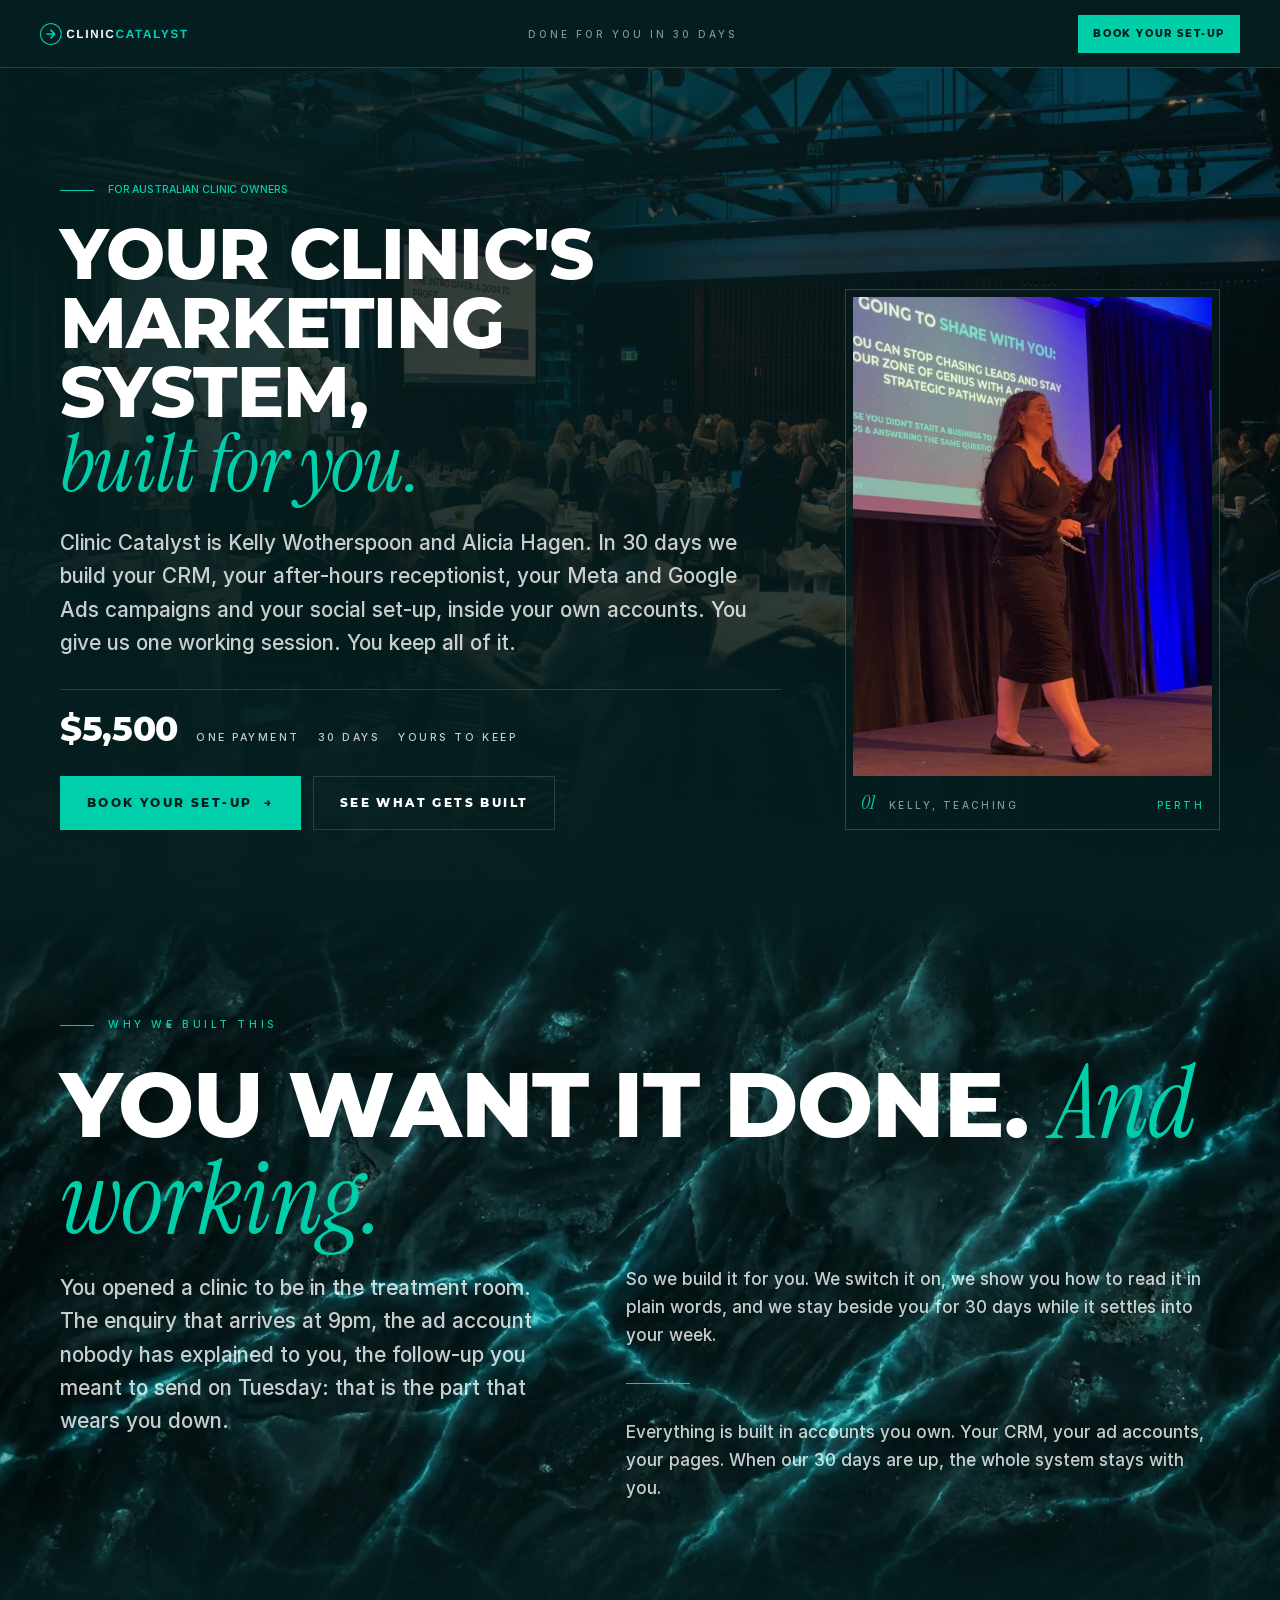
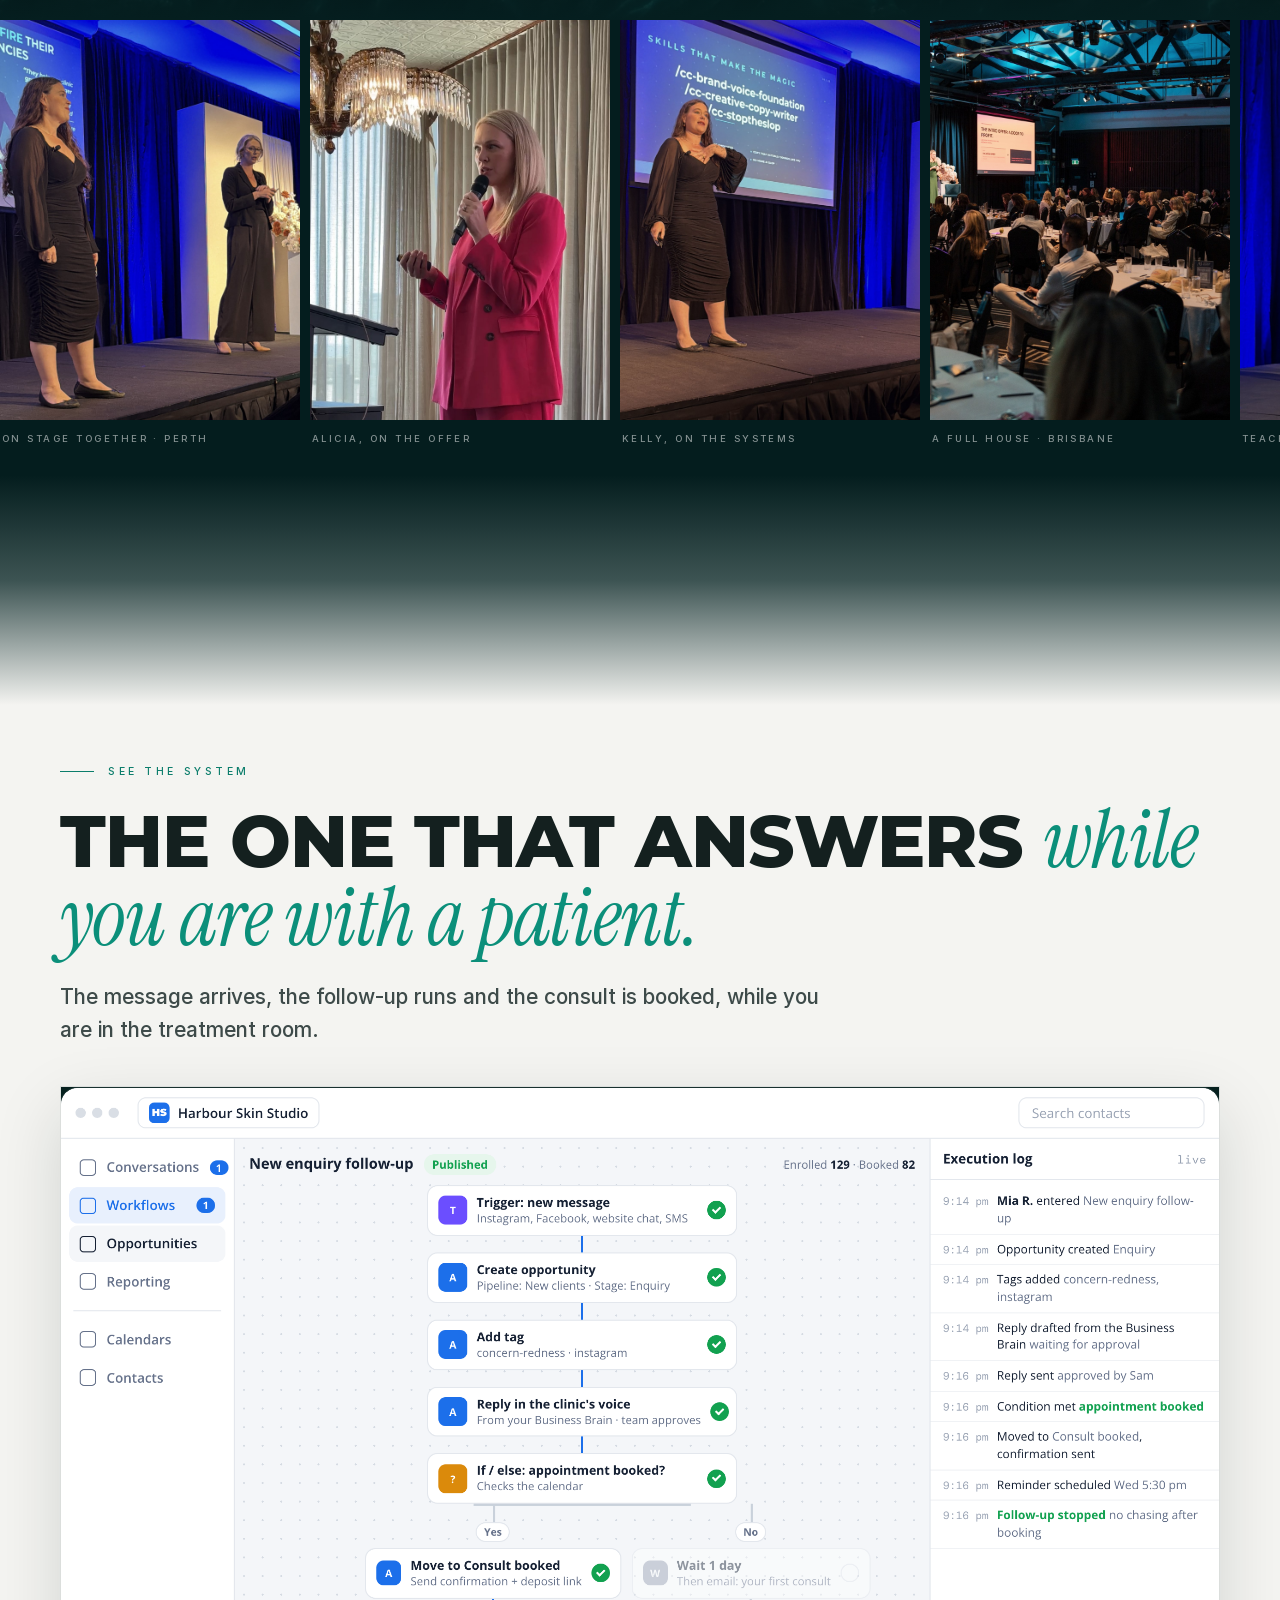
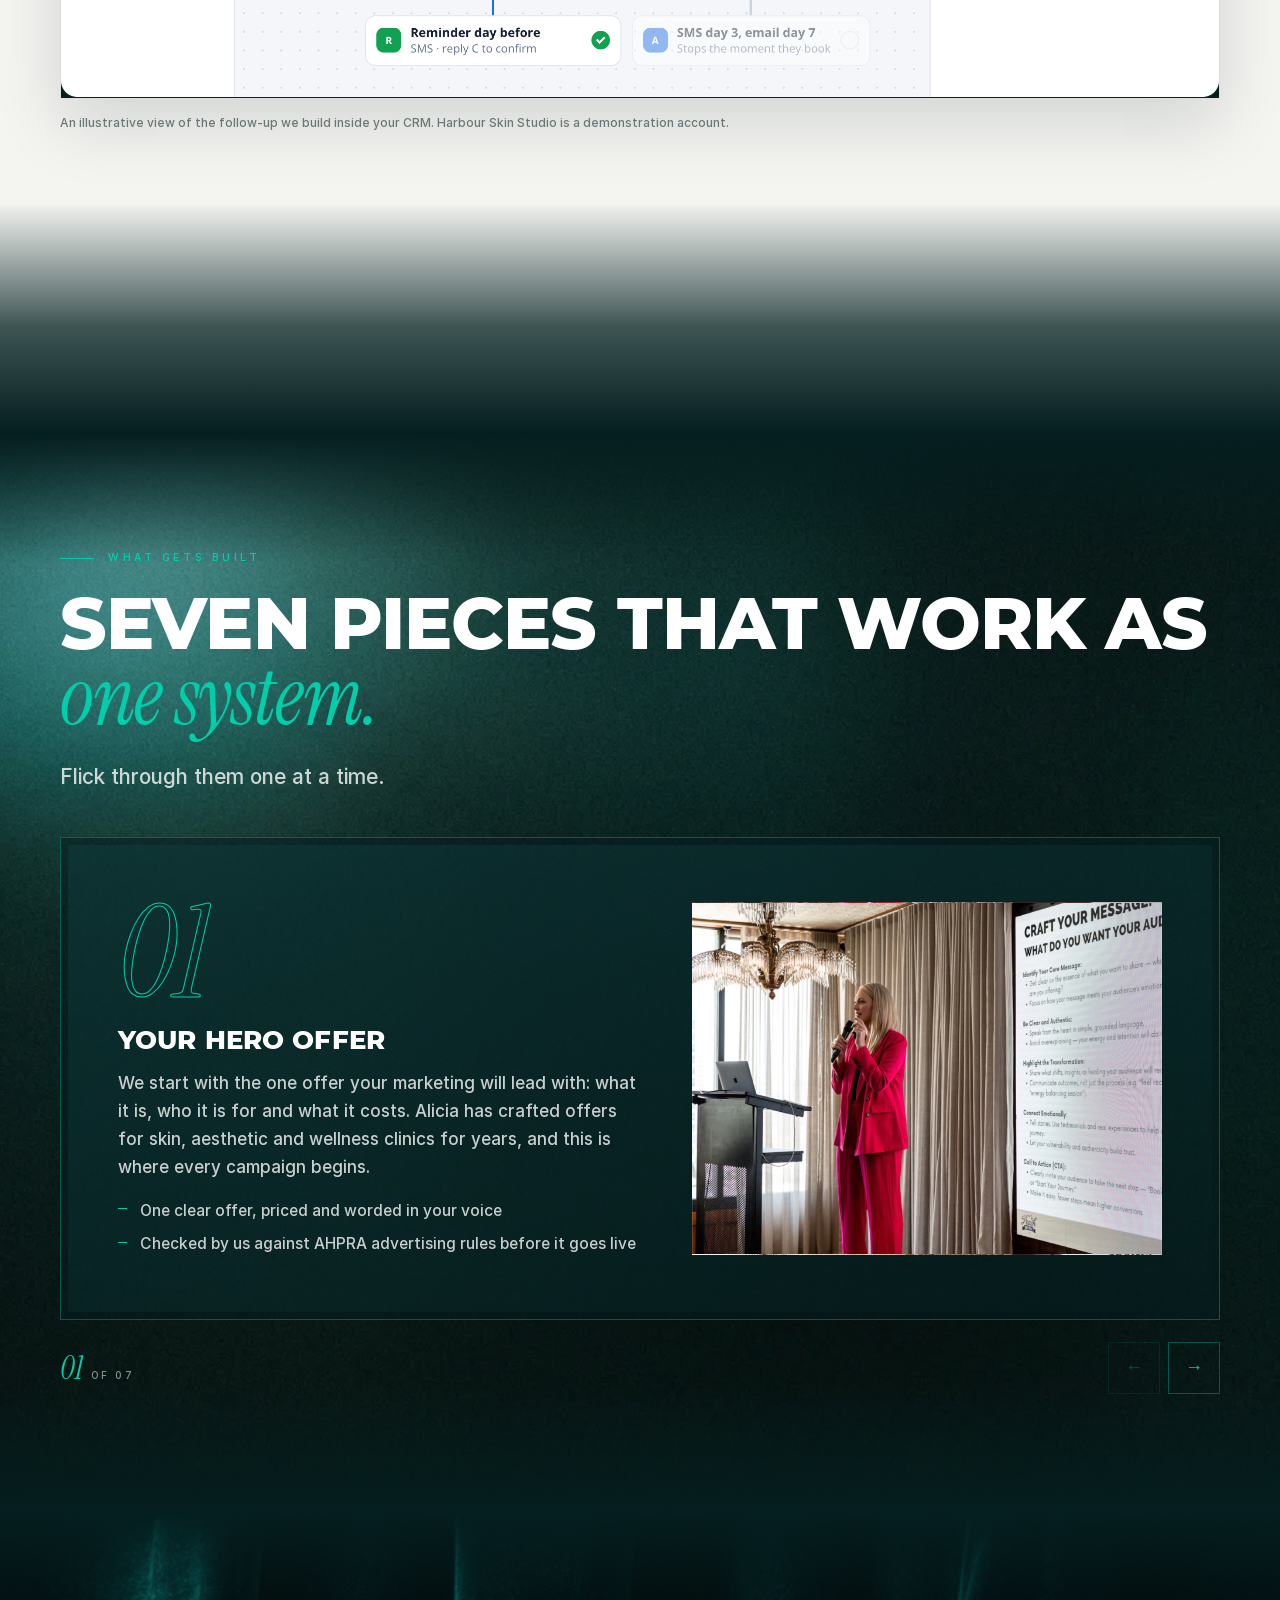
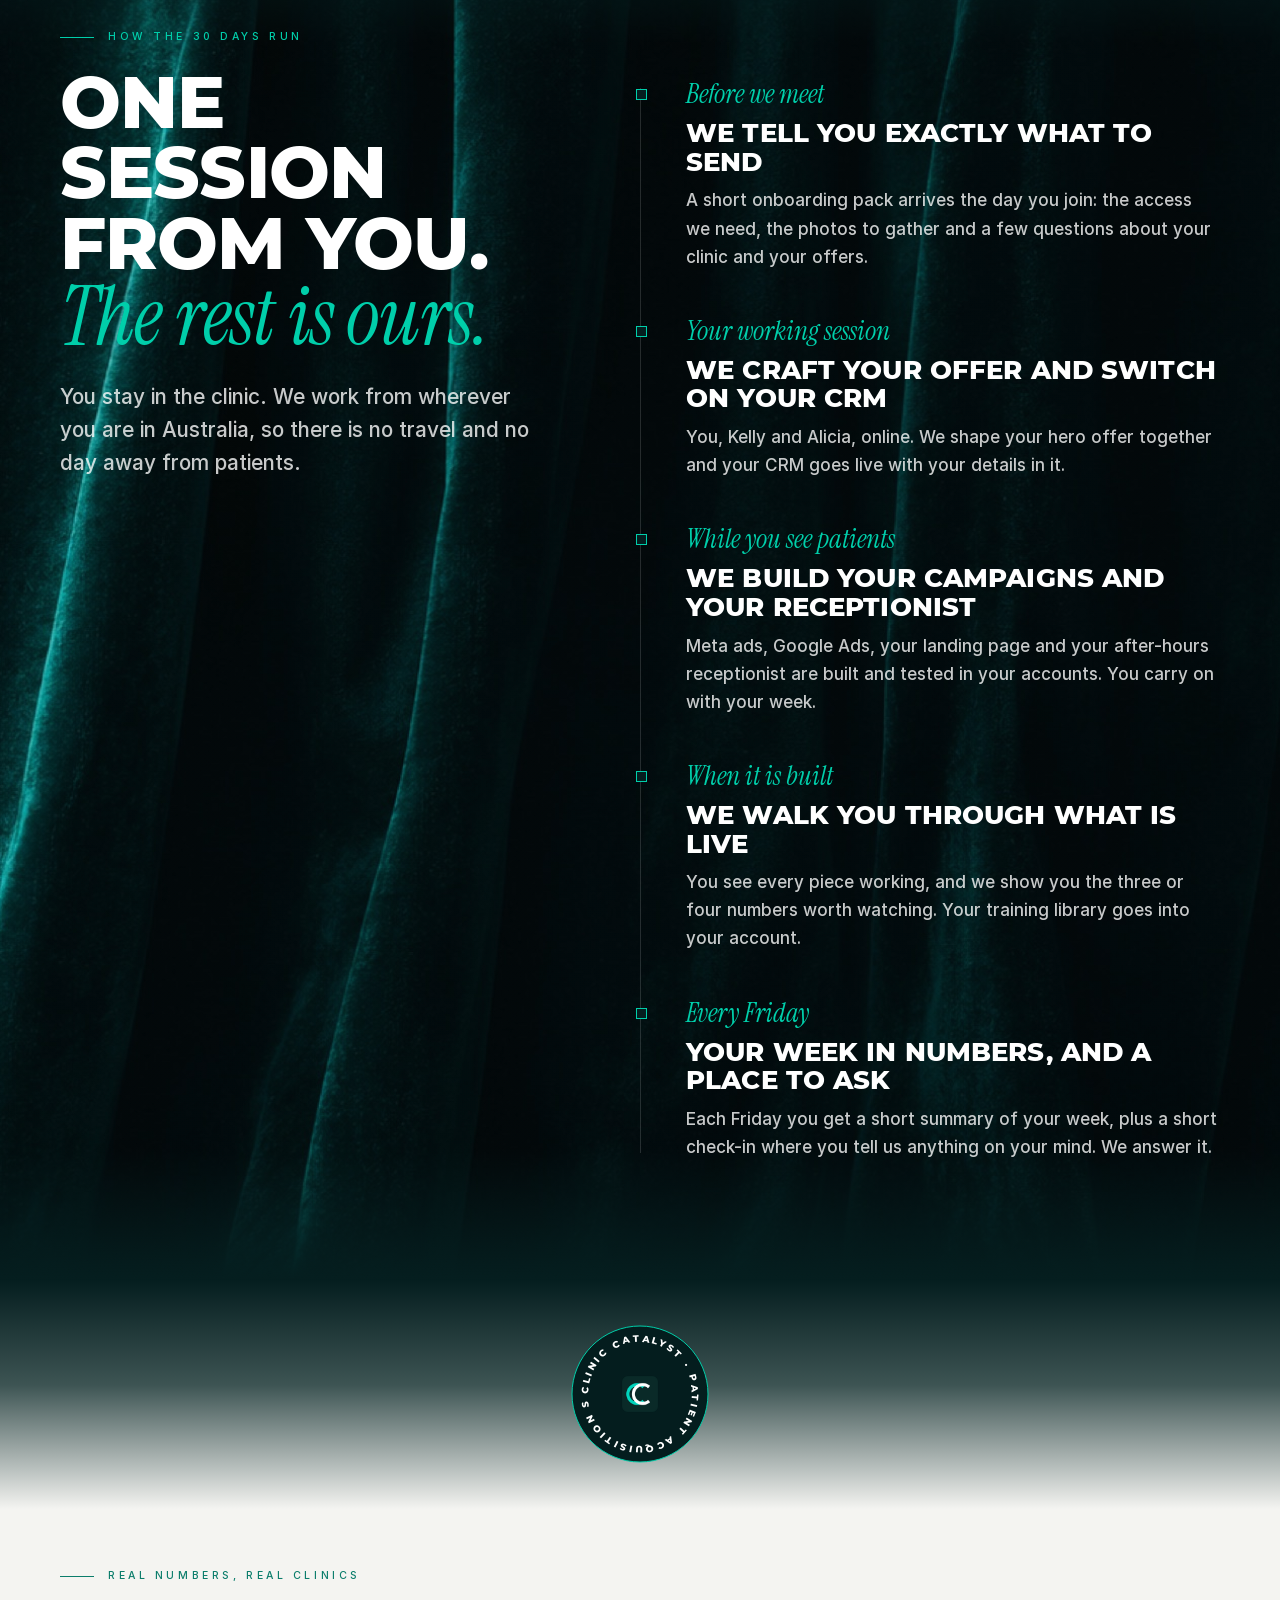
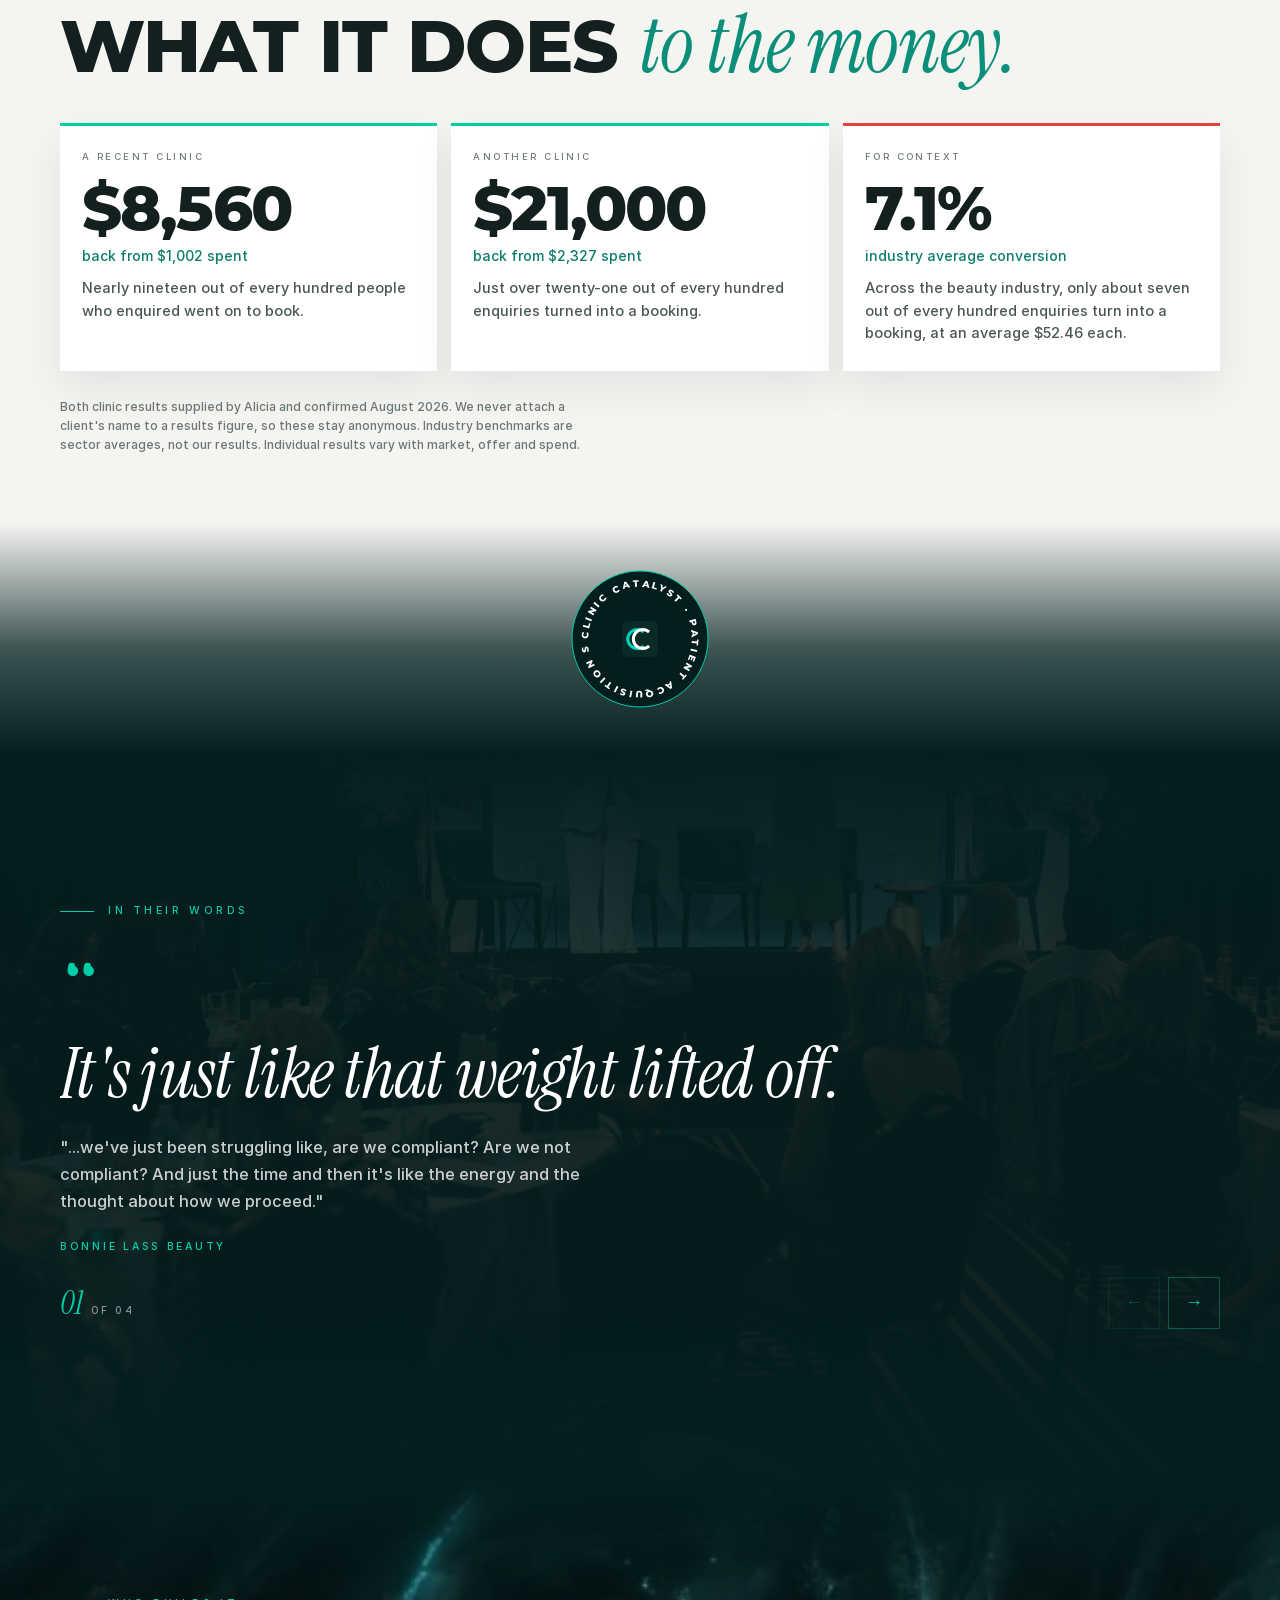
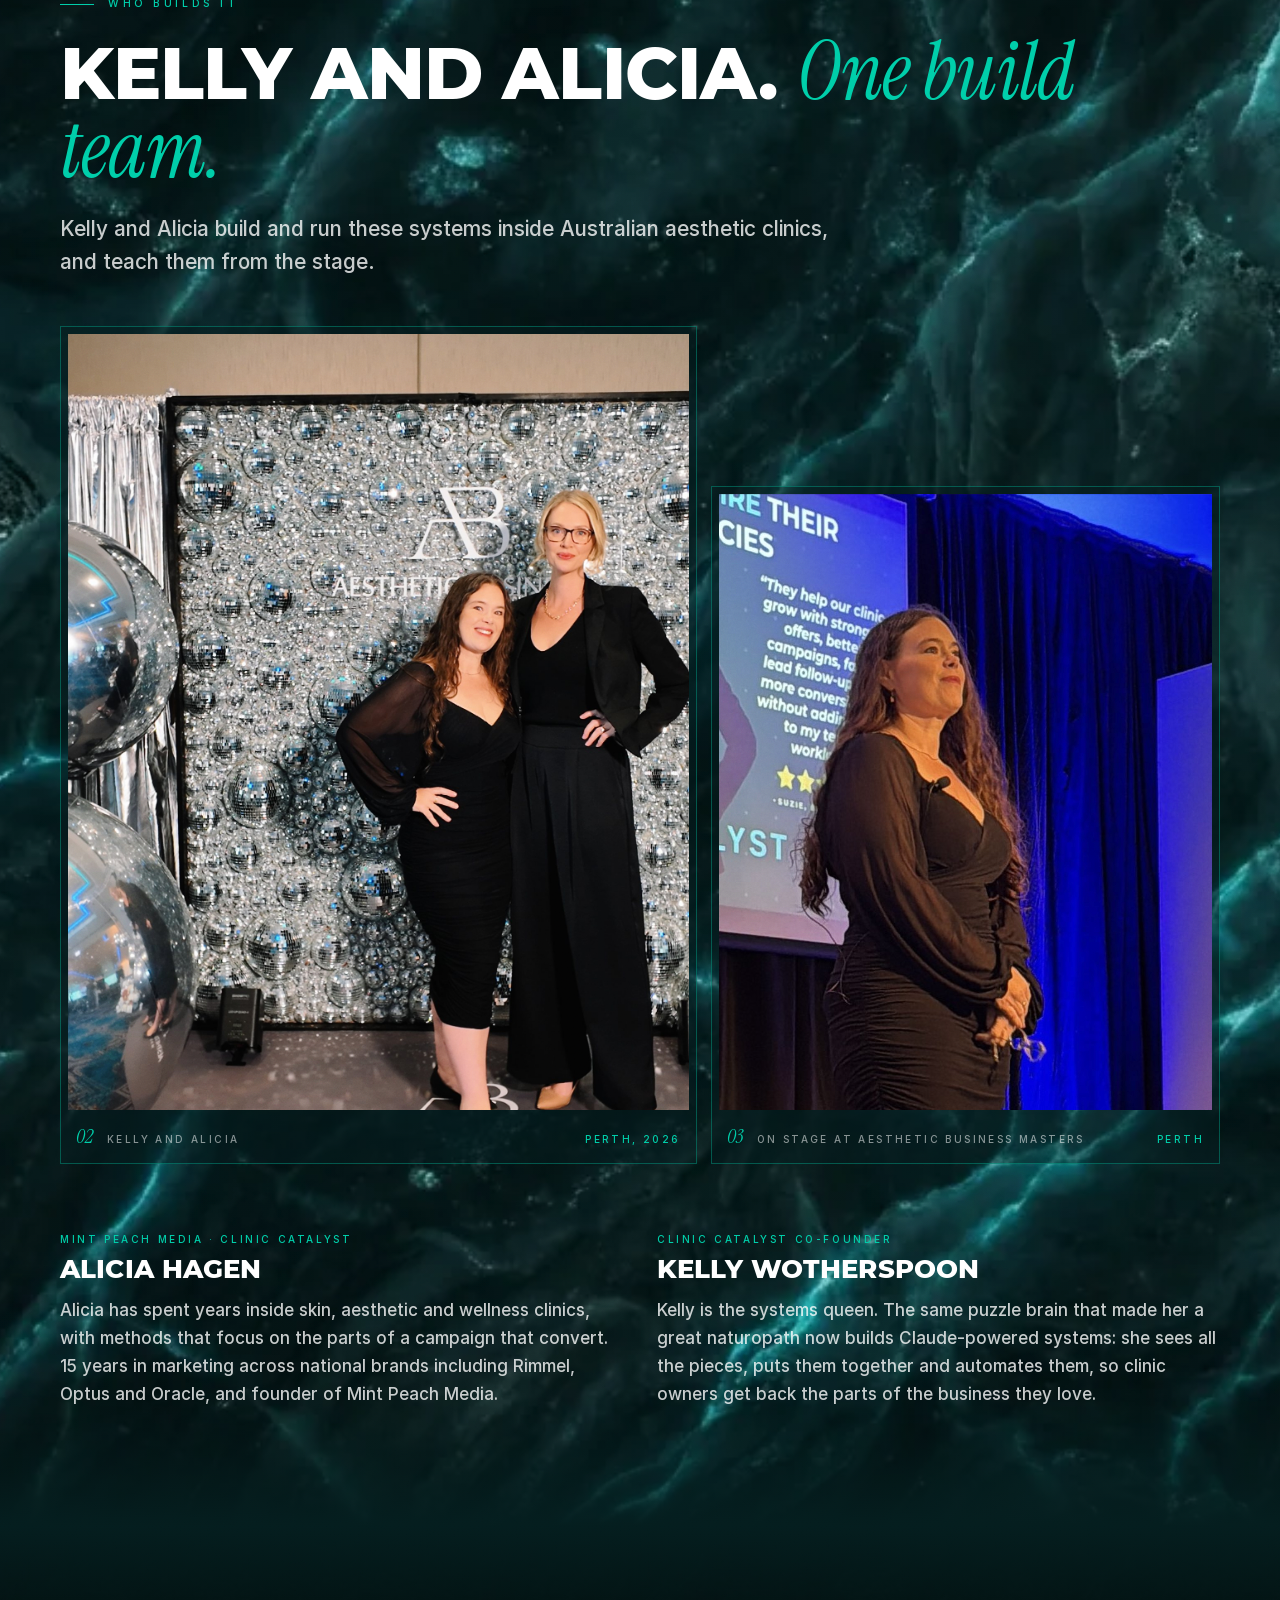
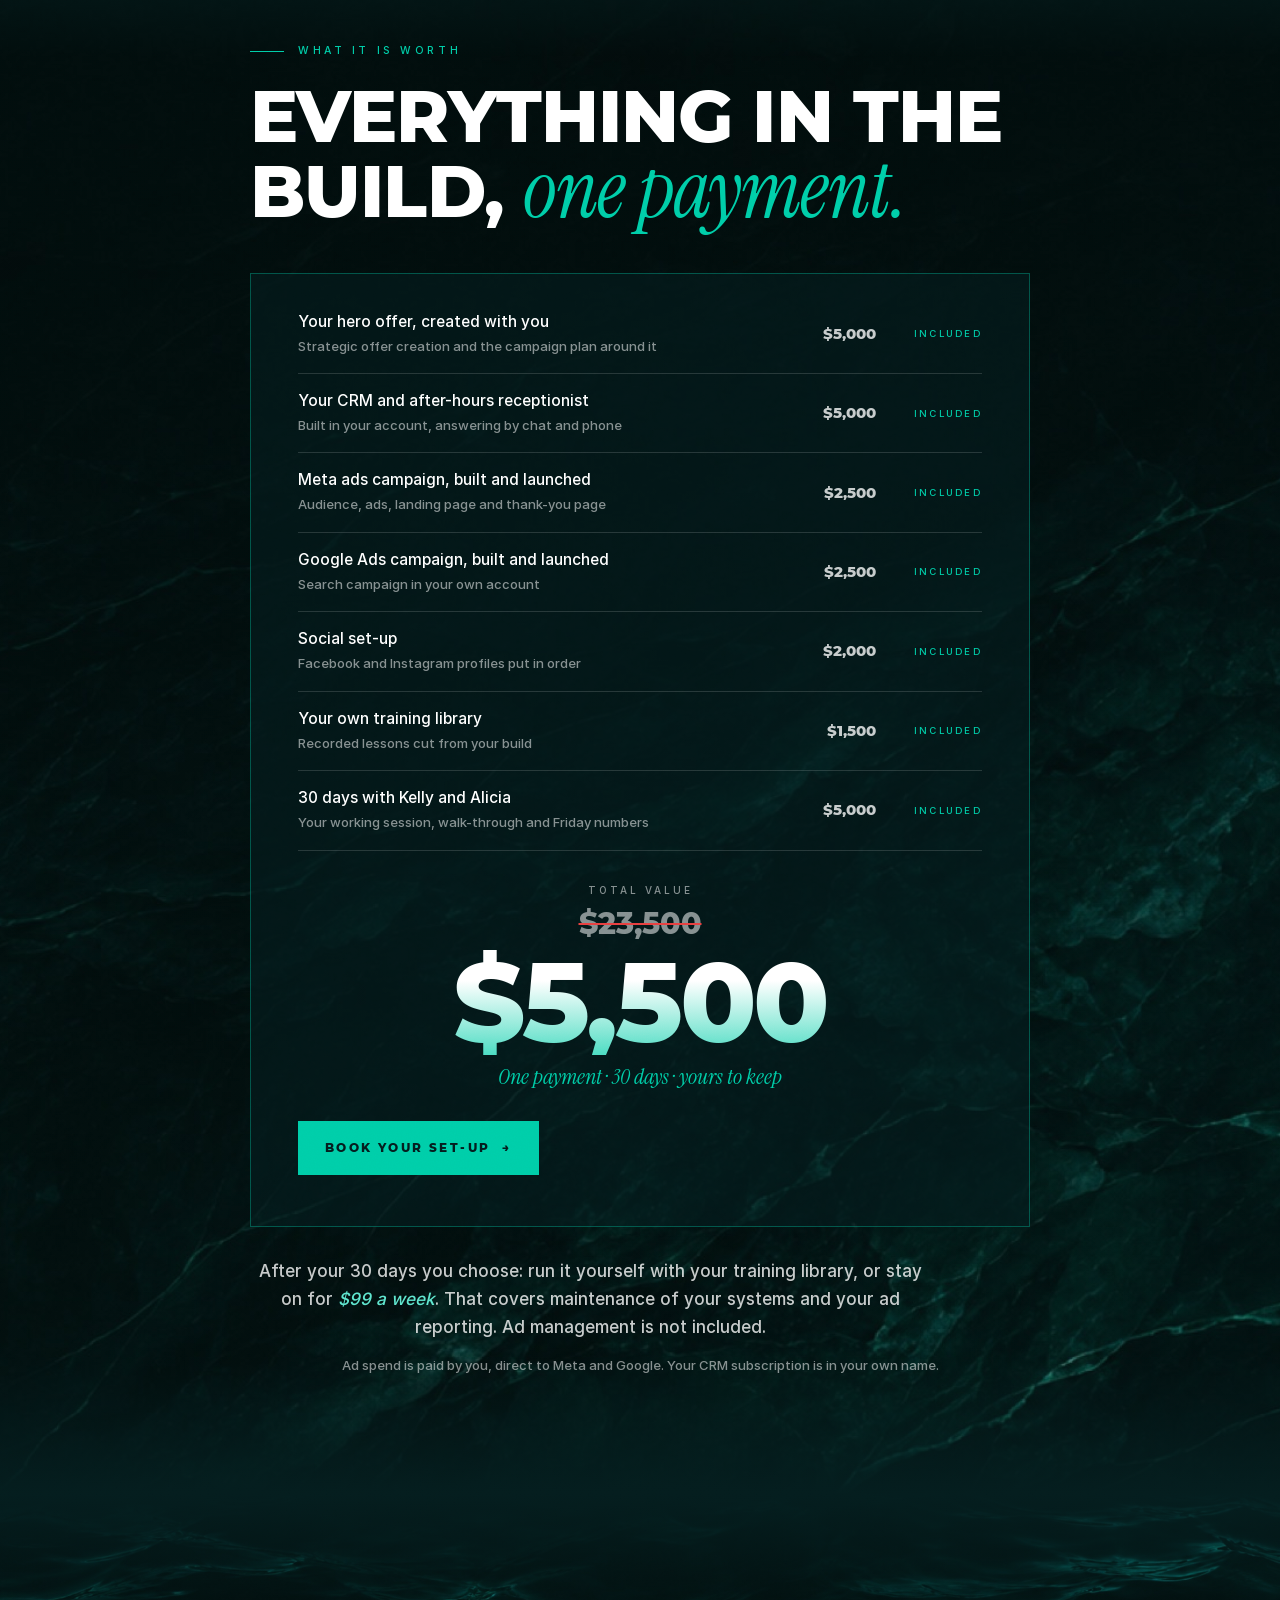
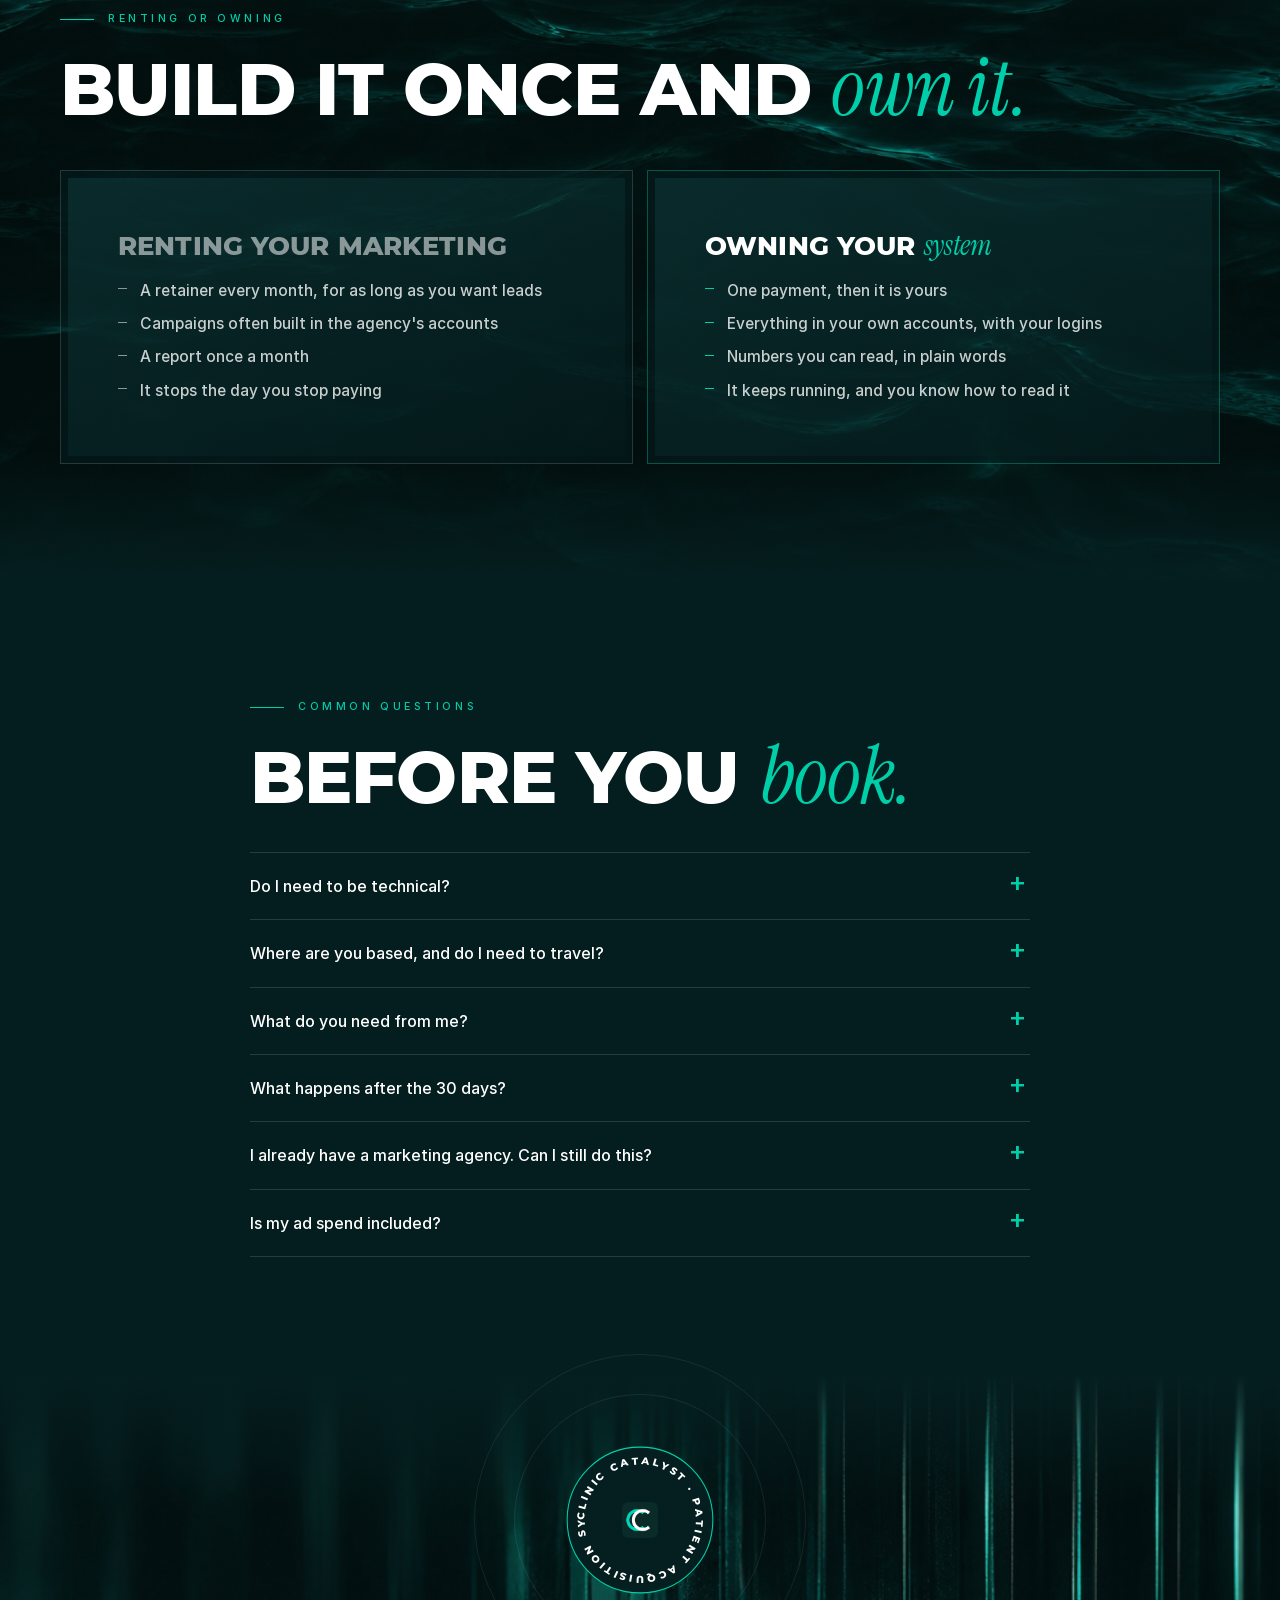
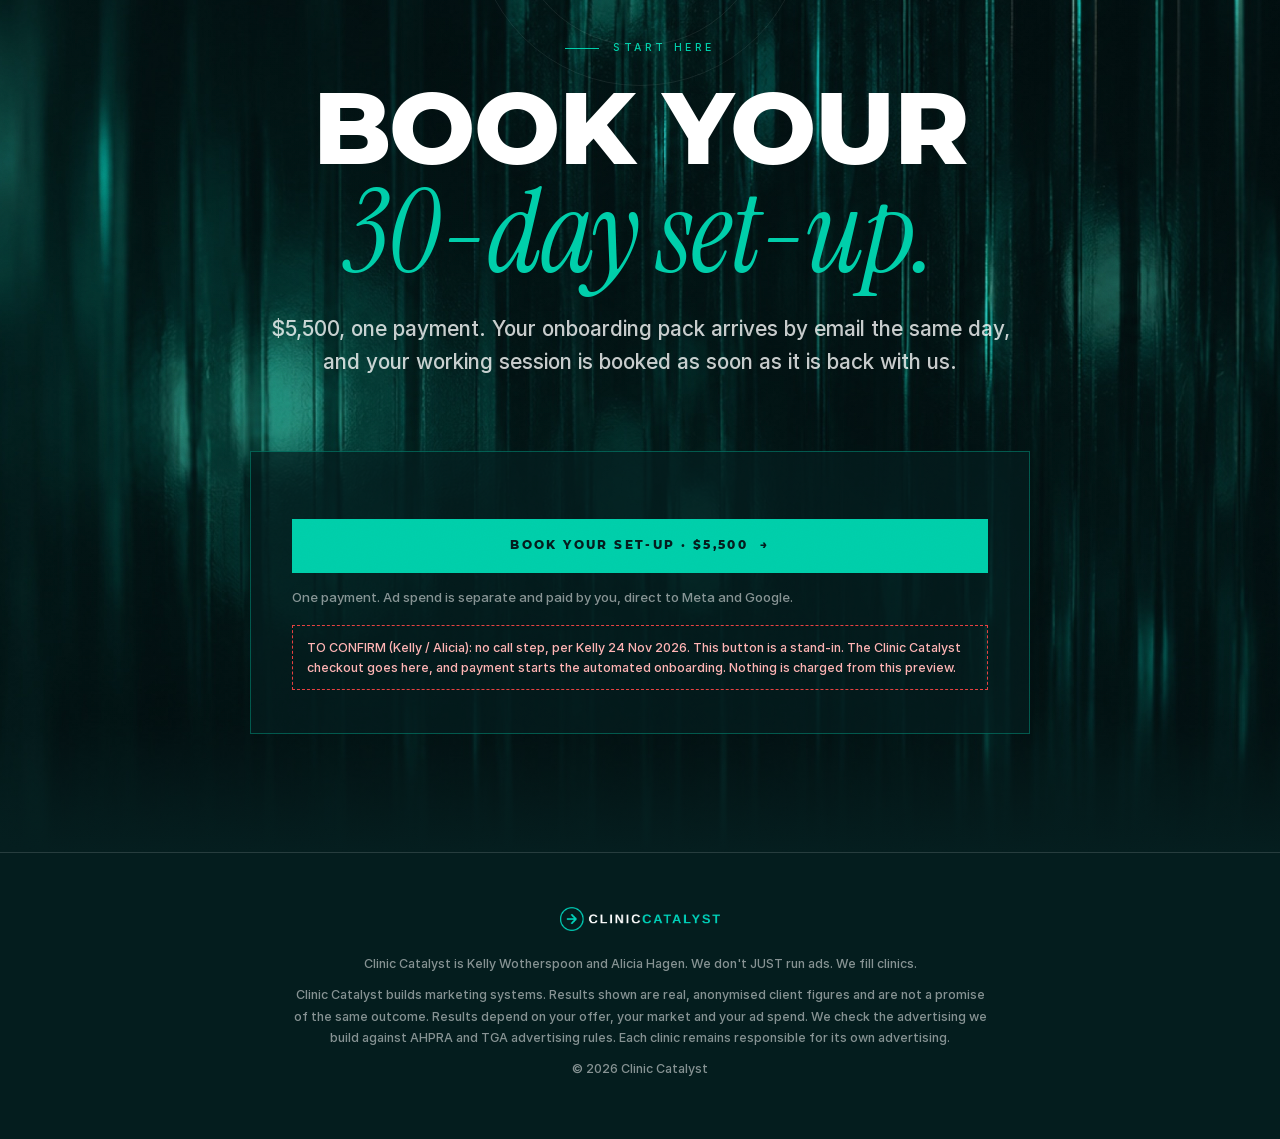
==== done-for-you/index.html @ 725e9683 "Clinic Catalyst 2027 plan and draft pages (internal preview) Co-Authored-By: Claude Fable 5.2 <norep" ====
<!DOCTYPE html>
<html lang="en-AU">
<head>
<meta charset="utf-8">
<meta name="viewport" content="width=device-width,initial-scale=1">
<meta name="robots" content="noindex,nofollow">
<title>Clinic Marketing System, Built For You In 30 Days | Clinic Catalyst</title>
<meta name="description" content="Clinic Catalyst builds your clinic's marketing system for you in 30 days: CRM, after-hours receptionist, Meta ads, Google Ads and social set-up, inside your own accounts. One payment of $5,500.">
<link rel="icon" href="../media/icon.png">
<link rel="preload" as="image" href="../media/site/room-wide.webp">
<link rel="stylesheet" href="../media/cinema.css">
</head>
<body>

<header class="bar" id="nav">
  <img src="../media/logo.png" alt="Clinic Catalyst">
  <span class="tag">Done for you in 30 days</span>
  <a class="btn sm" href="#book">Book your set-up</a>
</header>

<main>

<section class="film grain" id="top">
  <div class="bg" style="background-image:url(../media/site/room-wide.webp)" role="img" aria-label="A full room of clinic owners at an Aesthetic Business Masters conference"></div>
  <div class="veil"></div>
  <div class="wrap">
    <div>
      <span class="eye focus">For Australian clinic owners</span>
      <h1><span class="ln focus">Your clinic's</span><span class="ln focus b">marketing system,</span><span class="ln focus c"><i>built for you.</i></span></h1>
      <p class="lede rv d2">Clinic Catalyst is Kelly Wotherspoon and Alicia Hagen. In 30 days we build your CRM, your after-hours receptionist, your Meta and Google Ads campaigns and your social set-up, inside your own accounts. You give us one working session. You keep all of it.</p>
      <div class="price rv d3"><strong>$5,500</strong><span>One payment</span><span>30 days</span><span>Yours to keep</span></div>
      <div class="cta rv d3">
        <a class="btn" href="#book">Book your set-up <span class="arr">&rarr;</span></a>
        <a class="btn ghost" href="#built">See what gets built</a>
      </div>
    </div>
    <div class="plate tall reel rv d2">
      <video src="../media/video/perth-stage.mp4" poster="../media/video/perth-stage-poster.jpg" autoplay muted loop playsinline aria-label="Kelly Wotherspoon teaching on stage in Perth"></video>
      <div class="cap"><b>01</b><span>Kelly, teaching</span><span>Perth</span></div>
    </div>
  </div>
</section>

<section class="tx tx-marble state grain" id="why">
  <div class="wrap">
    <span class="eye rv">Why we built this</span>
    <h2 class="rv d1">You want it done. <i>And working.</i></h2>
    <div class="split">
      <p class="lede rv d2">You opened a clinic to be in the treatment room. The enquiry that arrives at 9pm, the ad account nobody has explained to you, the follow-up you meant to send on Tuesday: that is the part that wears you down.</p>
      <div>
        <p class="body rv d2">So we build it for you. We switch it on, we show you how to read it in plain words, and we stay beside you for 30 days while it settles into your week.</p>
        <div class="rule rv"></div>
        <p class="body rv">Everything is built in accounts you own. Your CRM, your ad accounts, your pages. When our 30 days are up, the whole system stays with you.</p>
      </div>
    </div>
  </div>
</section>

<div class="strip" aria-label="Kelly and Alicia at work">
  <div class="run">
    <figure><div style="background-image:url(../media/perth-stage-3.jpg);background-position:50% 22%" role="img" aria-label="Kelly and Alicia on stage in Perth"></div><figcaption>On stage together &middot; Perth</figcaption></figure>
    <figure><div style="background-image:url(../media/site/alicia-mic.jpg)" role="img" aria-label="Alicia Hagen speaking"></div><figcaption>Alicia, on the offer</figcaption></figure>
    <figure><div style="background-image:url(../media/perth-kelly-teach.jpg);background-position:30% 24%" role="img" aria-label="Kelly Wotherspoon teaching on stage"></div><figcaption>Kelly, on the systems</figcaption></figure>
    <figure><div style="background-image:url(../media/site/room-tall.jpg)" role="img" aria-label="A full conference room"></div><figcaption>A full house &middot; Brisbane</figcaption></figure>
    <figure><div style="background-image:url(../media/perth-alicia.jpg);background-position:50% 30%" role="img" aria-label="Alicia Hagen on stage in Perth"></div><figcaption>Teaching the room</figcaption></figure>
    <figure><div style="background-image:url(../media/site/alicia-lectern.jpg)" role="img" aria-label="Alicia Hagen at the lectern"></div><figcaption>Where the leads come from</figcaption></figure>
  </div>
</div>

<div class="join down" aria-hidden="true"></div>

<section class="paper" id="system">
  <div class="wrap">
    <span class="eye rv">See the system</span>
    <h2 class="rv d1">The one that answers <i>while you are with a patient.</i></h2>
    <p class="lede rv d2">The message arrives, the follow-up runs and the consult is booked, while you are in the treatment room.</p>
    <div class="shot-plate rv d2"><img src="../media/site/system.png" alt="A new-enquiry follow-up workflow running inside a clinic CRM" loading="lazy" width="2240" height="1182"></div>
    <p class="cap2 rv">An illustrative view of the follow-up we build inside your CRM. Harbour Skin Studio is a demonstration account.</p>
  </div>
</section>

<div class="join up" aria-hidden="true"></div>

<section class="tx tx-glow grain" id="built">
  <div class="wrap">
    <span class="eye rv">What gets built</span>
    <h2 class="rv d1">Seven pieces that work as <i>one system.</i></h2>
    <p class="lede rv d2">Flick through them one at a time.</p>

    <div class="flick rv d2">
      <div class="track">

        <div class="slide"><div class="card"><div class="in">
          <div><div class="no">01</div><h3>Your hero offer</h3>
            <p>We start with the one offer your marketing will lead with: what it is, who it is for and what it costs. Alicia has crafted offers for skin, aesthetic and wellness clinics for years, and this is where every campaign begins.</p>
            <ul><li>One clear offer, priced and worded in your voice</li><li>Checked by us against AHPRA advertising rules before it goes live</li></ul></div>
          <div class="vis" style="background-image:url(../media/alicia-presenting.jpg);background-position:28% 30%" role="img" aria-label="Alicia Hagen presenting on offers"></div>
        </div></div></div>

        <div class="slide"><div class="card"><div class="in">
          <div><div class="no">02</div><h3>Your CRM</h3>
            <p>One place where every enquiry lands, with pipelines, calendars and forms set up for a clinic. You open it and see who enquired, who booked and who still needs a reply.</p>
            <ul><li>Pipelines, calendars, forms and tags installed</li><li>Every lead tracked from first click to booking</li></ul></div>
          <div class="vis" style="background-image:url(../media/perth-stage-teaching.jpg);background-position:50% 24%" role="img" aria-label="Kelly and Alicia on stage in Perth"></div>
        </div></div></div>

        <div class="slide"><div class="card"><div class="in">
          <div><div class="no">03</div><h3>Your after-hours receptionist</h3>
            <p>An assistant built on Claude and trained on your clinic. It answers enquiries by chat and phone when your front desk is closed or busy, and books people into your calendar.</p>
            <ul><li>Trained on your services, prices and policies</li><li>Hands over to your team whenever a person is needed</li></ul></div>
          <div class="vis sys" aria-label="Illustration of an enquiry moving through the system">
            <div class="head"><span>Your system, after hours</span><span class="live"><i></i>Running</span></div>
            <ol>
              <li><time>9:42pm</time><div><div class="t">A new enquiry comes in</div><div class="d">"Do you have anything this Saturday?"</div></div></li>
              <li><time>9:42pm</time><div><div class="t">Your Claude-powered receptionist answers</div><div class="d">By chat or phone, in your clinic's words.</div></div></li>
              <li><time>9:44pm</time><div><div class="t">The booking lands in your calendar</div><div class="d">Saturday, 10:30am. Details saved to your CRM.</div></div></li>
              <li><time>Friday</time><div><div class="t">Your weekly numbers arrive</div><div class="d">Leads, bookings and what your ads did.</div></div></li>
            </ol>
            <p class="small note">An illustration of the flow we build. Times are an example.</p>
          </div>
        </div></div></div>

        <div class="slide"><div class="card"><div class="in">
          <div><div class="no">04</div><h3>Your Meta ads campaign</h3>
            <p>A lead campaign on Facebook and Instagram, built from your offer in your own ad account, with the pixel, the landing page and the thank-you page underneath it.</p>
            <ul><li>Campaign, audiences and ads built and launched</li><li>Landing page and thank-you page live</li><li>Leads flow straight into your CRM</li></ul></div>
          <div class="vis" style="background-image:url(../media/site/stage-wide.webp);background-position:50% 30%" role="img" aria-label="Alicia and Kelly presenting to a full room"></div>
        </div></div></div>

        <div class="slide"><div class="card"><div class="in">
          <div><div class="no">05</div><h3>Your Google Ads campaign</h3>
            <p>A search campaign for the people already looking for what you offer in your area, with keywords and budget set by Alicia and sent to a page built to take the booking.</p>
            <ul><li>Search campaign built and launched in your account</li><li>Keywords, locations and budget set for your clinic</li></ul></div>
          <div class="vis" style="background-image:url(../media/perth-stage-wide.jpg);background-position:40% 30%" role="img" aria-label="Kelly presenting on stage in Perth with Alicia"></div>
        </div></div></div>

        <div class="slide"><div class="card"><div class="in">
          <div><div class="no">06</div><h3>Your social set-up</h3>
            <p>Your Facebook and Instagram profiles set up so a new patient who looks you up sees who you are, what you offer and how to book.</p>
            <ul><li>Profiles, bios and booking links put in order</li><li>Connected to your CRM so messages are answered</li></ul></div>
          <div class="vis" style="background-image:url(../media/cc-conference-networking.jpg)" role="img" aria-label="Clinic owners talking at a conference"></div>
        </div></div></div>

        <div class="slide"><div class="card"><div class="in">
          <div><div class="no">07</div><h3>Your own training library</h3>
            <p>We record the build of your system and cut it into short lessons, so you or a team member can look up any step later. It is your clinic on screen, with your accounts and your offer.</p>
            <ul><li>Short lessons cut from your own sessions</li><li>Your weekly numbers in your inbox every Friday for 30 days</li></ul></div>
          <div class="vis"><video src="../media/site/hero-reel.mp4" poster="../media/site/hero-reel-poster.webp" autoplay muted loop playsinline style="width:100%;height:100%;object-fit:cover" aria-label="Alicia Hagen and Kelly Wotherspoon teaching a room of clinic owners"></video></div>
        </div></div></div>

      </div>
      <div class="ctl">
        <div class="count"><span class="cur">01</span><small>of <span class="tot">07</span></small></div>
        <div class="nav"><button class="prev" aria-label="Previous piece">&larr;</button><button class="next" aria-label="Next piece">&rarr;</button></div>
      </div>
    </div>
  </div>
</section>

<section class="tx tx-silk grain" id="how">
  <div class="wrap">
    <div class="split">
      <div>
        <span class="eye rv">How the 30 days run</span>
        <h2 class="rv d1">One session from you. <i>The rest is ours.</i></h2>
        <p class="lede rv d2">You stay in the clinic. We work from wherever you are in Australia, so there is no travel and no day away from patients.</p>
      </div>
      <ol class="days">
        <span class="draw" aria-hidden="true"></span>
        <li class="rv"><div class="when">Before we meet</div><h3>We tell you exactly what to send</h3><p>A short onboarding pack arrives the day you join: the access we need, the photos to gather and a few questions about your clinic and your offers.</p></li>
        <li class="rv"><div class="when">Your working session</div><h3>We craft your offer and switch on your CRM</h3><p>You, Kelly and Alicia, online. We shape your hero offer together and your CRM goes live with your details in it.</p></li>
        <li class="rv"><div class="when">While you see patients</div><h3>We build your campaigns and your receptionist</h3><p>Meta ads, Google Ads, your landing page and your after-hours receptionist are built and tested in your accounts. You carry on with your week.</p></li>
        <li class="rv"><div class="when">When it is built</div><h3>We walk you through what is live</h3><p>You see every piece working, and we show you the three or four numbers worth watching. Your training library goes into your account.</p></li>
        <li class="rv"><div class="when">Every Friday</div><h3>Your week in numbers, and a place to ask</h3><p>Each Friday you get a short summary of your week, plus a short check-in where you tell us anything on your mind. We answer it.</p></li>
      </ol>
    </div>
  </div>
</section>

<div class="join down" aria-hidden="true"><div class="seal">
  <svg viewBox="0 0 140 140"><defs><path id="c1" d="M70,70 m-52,0 a52,52 0 1,1 104,0 a52,52 0 1,1 -104,0"/></defs><circle class="ring" cx="70" cy="70" r="68"/><text><textPath href="#c1">CLINIC CATALYST &middot; PATIENT ACQUISITION SYSTEMS &middot;</textPath></text></svg>
  <img src="../media/icon.png" alt="">
</div></div>

<section class="paper" id="results">
  <div class="wrap">
    <span class="eye rv">Real numbers, real clinics</span>
    <h2 class="rv d1">What it does <i>to the money.</i></h2>
    <div class="nums">
      <div class="num rv"><div class="k">A recent clinic</div><div class="v" data-count="8560" data-pre="$">$8,560</div><div class="of">back from $1,002 spent</div><p>Nearly nineteen out of every hundred people who enquired went on to book.</p></div>
      <div class="num rv d1"><div class="k">Another clinic</div><div class="v" data-count="21000" data-pre="$">$21,000</div><div class="of">back from $2,327 spent</div><p>Just over twenty-one out of every hundred enquiries turned into a booking.</p></div>
      <div class="num ctx rv d2"><div class="k">For context</div><div class="v" data-count="7.1" data-dec="1" data-suf="%">7.1%</div><div class="of">industry average conversion</div><p>Across the beauty industry, only about seven out of every hundred enquiries turn into a booking, at an average $52.46 each.</p></div>
    </div>
    <p class="src rv">Both clinic results supplied by Alicia and confirmed August 2026. We never attach a client's name to a results figure, so these stay anonymous. Industry benchmarks are sector averages, not our results. Individual results vary with market, offer and spend.</p>
  </div>
</section>

<div class="join up" aria-hidden="true"><div class="seal">
  <svg viewBox="0 0 140 140"><circle class="ring" cx="70" cy="70" r="68"/><text><textPath href="#c1">CLINIC CATALYST &middot; PATIENT ACQUISITION SYSTEMS &middot;</textPath></text></svg>
  <img src="../media/icon.png" alt="">
</div></div>

<section class="words grain" id="words">
  <div class="bg" style="background-image:url(../media/cc-conference-room-wide.jpg)" role="img" aria-label="Clinic owners in a conference room"></div>
  <div class="veil"></div>
  <div class="wrap">
    <span class="eye rv">In their words</span>
    <div class="flick rv d1">
      <div class="track">
        <div class="slide"><div class="quote"><div class="big">It's just like that weight lifted off.</div><p class="full">"...we've just been struggling like, are we compliant? Are we not compliant? And just the time and then it's like the energy and the thought about how we proceed."</p><div class="who">Bonnie Lass Beauty</div></div></div>
        <div class="slide"><div class="quote"><div class="big">My bookings are going crazy.</div><p class="full">"Just need to let you know my bookings are going crazy with my promotions that went live on Monday. Thankyou" Sent four days after her campaign went live.</p><div class="who">Amanda &middot; Esha Medi Spa</div></div></div>
        <div class="slide"><div class="quote"><div class="big">This is why you guys are the geniuses.</div><p class="full">"This is why you guys are the geniuses. I'm not." She is very good at her job. She was simply never meant to be the marketing department as well.</p><div class="who">Rachel Rayson &middot; Skinhaven</div></div></div>
        <div class="slide"><div class="quote"><div class="big">You've taken it twenty steps further.</div><p class="full">"Oh my God, you've already taken it like 20 steps further. Because using Canva was the most tedious thing of my life."</p><div class="who">Marie Bertucci &middot; Facetology</div></div></div>
      </div>
      <div class="ctl">
        <div class="count"><span class="cur">01</span><small>of <span class="tot">04</span></small></div>
        <div class="nav"><button class="prev" aria-label="Previous quote">&larr;</button><button class="next" aria-label="Next quote">&rarr;</button></div>
      </div>
    </div>
  </div>
</section>

<section id="who" class="tx tx-marble grain">
  <div class="wrap">
    <span class="eye rv">Who builds it</span>
    <h2 class="rv d1">Kelly and Alicia. <i>One build team.</i></h2>
    <p class="lede rv d2">Kelly and Alicia build and run these systems inside Australian aesthetic clinics, and teach them from the stage.</p>
    <div class="gallery">
      <div class="plate rv">
        <div class="img" style="background-image:url(../media/perth-wall-duo.jpg);background-position:50% 42%" role="img" aria-label="Kelly Wotherspoon and Alicia Hagen at Aesthetic Business Masters in Perth"></div>
        <div class="cap"><b>02</b><span>Kelly and Alicia</span><span>Perth, 2026</span></div>
      </div>
      <div class="plate rv d1">
        <div class="img" style="background-image:url(../media/perth-stage-duo.jpg);background-position:42% 40%" role="img" aria-label="Kelly and Alicia presenting on stage at Aesthetic Business Masters"></div>
        <div class="cap"><b>03</b><span>On stage at Aesthetic Business Masters</span><span>Perth</span></div>
      </div>
    </div>
    <div class="people">
      <div class="person rv">
        <div class="role">Mint Peach Media &middot; Clinic Catalyst</div>
        <h3>Alicia Hagen</h3>
        <p>Alicia has spent years inside skin, aesthetic and wellness clinics, with methods that focus on the parts of a campaign that convert. 15 years in marketing across national brands including Rimmel, Optus and Oracle, and founder of Mint Peach Media.</p>
      </div>
      <div class="person rv d1">
        <div class="role">Clinic Catalyst Co-Founder</div>
        <h3>Kelly Wotherspoon</h3>
        <p>Kelly is the systems queen. The same puzzle brain that made her a great naturopath now builds Claude-powered systems: she sees all the pieces, puts them together and automates them, so clinic owners get back the parts of the business they love.</p>
      </div>
    </div>
  </div>
</section>

<section class="tx tx-deep grain" id="value">
  <div class="wrap narrow">
    <span class="eye rv">What it is worth</span>
    <h2 class="rv d1">Everything in the build, <i>one payment.</i></h2>
    <div class="stack rv d2"><div class="in">
      <div class="row"><div class="what">Your hero offer, created with you<small>Strategic offer creation and the campaign plan around it</small></div><div class="val">$5,000</div><div class="inc">Included</div></div>
      <div class="row"><div class="what">Your CRM and after-hours receptionist<small>Built in your account, answering by chat and phone</small></div><div class="val">$5,000</div><div class="inc">Included</div></div>
      <div class="row"><div class="what">Meta ads campaign, built and launched<small>Audience, ads, landing page and thank-you page</small></div><div class="val">$2,500</div><div class="inc">Included</div></div>
      <div class="row"><div class="what">Google Ads campaign, built and launched<small>Search campaign in your own account</small></div><div class="val">$2,500</div><div class="inc">Included</div></div>
      <div class="row"><div class="what">Social set-up<small>Facebook and Instagram profiles put in order</small></div><div class="val">$2,000</div><div class="inc">Included</div></div>
      <div class="row"><div class="what">Your own training library<small>Recorded lessons cut from your build</small></div><div class="val">$1,500</div><div class="inc">Included</div></div>
      <div class="row"><div class="what">30 days with Kelly and Alicia<small>Your working session, walk-through and Friday numbers</small></div><div class="val">$5,000</div><div class="inc">Included</div></div>
      <div class="total">
        <div class="lab">Total value</div>
        <div class="was" data-count="23500" data-pre="$">$23,500</div>
        <div class="now">$5,500</div>
        <div class="terms">One payment &middot; 30 days &middot; yours to keep</div>
        <div class="cta"><a class="btn" href="#book">Book your set-up <span class="arr">&rarr;</span></a></div>
      </div>
    </div></div>
    <p class="body rv center" style="margin-top:30px">After your 30 days you choose: run it yourself with your training library, or stay on for <em>$99 a week</em>. That covers maintenance of your systems and your ad reporting. Ad management is not included.</p>
    <p class="small rv center" style="margin-top:14px">Ad spend is paid by you, direct to Meta and Google. Your CRM subscription is in your own name.</p>
  </div>
</section>

<section class="tx tx-water grain" id="own">
  <div class="wrap">
    <span class="eye rv">Renting or owning</span>
    <h2 class="rv d1">Build it once and <i>own it.</i></h2>
    <div class="versus">
      <div class="card a rv"><div class="in" style="display:block"><h3>Renting your marketing</h3><ul>
        <li>A retainer every month, for as long as you want leads</li>
        <li>Campaigns often built in the agency's accounts</li>
        <li>A report once a month</li>
        <li>It stops the day you stop paying</li>
      </ul></div></div>
      <div class="card b rv d1"><div class="in" style="display:block"><h3>Owning your <i>system</i></h3><ul>
        <li>One payment, then it is yours</li>
        <li>Everything in your own accounts, with your logins</li>
        <li>Numbers you can read, in plain words</li>
        <li>It keeps running, and you know how to read it</li>
      </ul></div></div>
    </div>
  </div>
</section>

<section id="faq">
  <div class="wrap narrow">
    <span class="eye rv">Common questions</span>
    <h2 class="rv d1">Before you <i>book.</i></h2>
    <div class="faq rv d2">
      <details><summary>Do I need to be technical?</summary><p>No. We do the building. In your working session and your walk-through we explain each piece, and your training library is there whenever you want to look something up.</p></details>
      <details><summary>Where are you based, and do I need to travel?</summary><p>We work with clinics anywhere in Australia, online. You stay in your clinic and nobody loses a day to travel.</p></details>
      <details><summary>What do you need from me?</summary><p>One working session with us, and the short onboarding pack before it: access to your accounts, your photos and a few answers about your clinic.</p></details>
      <details><summary>What happens after the 30 days?</summary><p>The system is yours and it keeps running. You can run it yourself with your training library, or stay on for $99 a week, which covers maintenance of your systems and your ad reporting. Ad management is not included.</p></details>
      <details><summary>I already have a marketing agency. Can I still do this?</summary><p>Yes. You will own the accounts and the system either way, and you will be able to see what your marketing is doing. From there you can decide what you still want an agency for.</p></details>
      <details><summary>Is my ad spend included?</summary><p>Ad spend is separate and paid by you, direct to Meta and Google, so every dollar of it goes into your campaigns. In your working session we talk through a starting budget that suits your clinic.</p></details>
    </div>
  </div>
</section>

<section class="tx tx-glass finale grain" id="book">
  <div class="wrap narrow center">
    <div class="seal rv" aria-hidden="true">
  <svg viewBox="0 0 140 140"><circle class="ring" cx="70" cy="70" r="68"/><text><textPath href="#c1">CLINIC CATALYST &middot; PATIENT ACQUISITION SYSTEMS &middot;</textPath></text></svg>
  <img src="../media/icon.png" alt="">
</div>
    <span class="eye rv">Start here</span>
    <h2 class="rv d1">Book your <i>30-day set-up.</i></h2>
    <p class="lede rv d2">$5,500, one payment. Your onboarding pack arrives by email the same day, and your working session is booked as soon as it is back with us.</p>
    <div class="form rv d2"><div class="in">
      <!-- CHECKOUT: replace this block with the Clinic Catalyst checkout for the $5,500 set-up -->
      <a class="btn" href="#book">Book your set-up &middot; $5,500 <span class="arr">&rarr;</span></a>
      <p class="small" style="margin-top:14px">One payment. Ad spend is separate and paid by you, direct to Meta and Google.</p>
      <div class="todo">TO CONFIRM (Kelly / Alicia): no call step, per Kelly 24 Nov 2026. This button is a stand-in. The Clinic Catalyst checkout goes here, and payment starts the automated onboarding. Nothing is charged from this preview.</div>
    </div></div>
  </div>
</section>
</main>

<footer>
  <img src="../media/logo.png" alt="Clinic Catalyst">
  <p>Clinic Catalyst is Kelly Wotherspoon and Alicia Hagen. We don't JUST run ads. We fill clinics.</p>
  <p>Clinic Catalyst builds marketing systems. Results shown are real, anonymised client figures and are not a promise of the same outcome. Results depend on your offer, your market and your ad spend. We check the advertising we build against AHPRA and TGA advertising rules. Each clinic remains responsible for its own advertising.</p>
  <p>&copy; <span class="yr">2026</span> Clinic Catalyst</p>
</footer>

<script src="../media/cinema.js"></script>
</body>
</html>
---- media/cinema.css ----
/* Clinic Catalyst - cinema system. Phone first. Sharp edges, marble, real photographs, serif italic accent. */
@font-face{font-family:"CC Display";src:url(fonts/display.ttf);font-weight:100 900;font-display:swap}
@font-face{font-family:"CC Body";src:url(fonts/body.ttf);font-weight:100 900;font-display:swap}
@font-face{font-family:"CC Serif";src:url(fonts/serif-italic.ttf);font-style:italic;font-display:swap}
:root{
  --ink:#041D1E;--deep:#06292A;--dark:#0A2A28;--mid:#0F3D3E;--teal:#00CEA9;--teal2:#5FE6CF;--red:#E84040;
  --white:#fff;--soft:rgba(255,255,255,.78);--mute:rgba(255,255,255,.52);--hair:rgba(255,255,255,.14);--line:rgba(0,206,169,.34);
  --paper:#F4F4F1;--text:#14201F;
  --disp:"CC Display","Montserrat",system-ui,sans-serif;--body:"CC Body","Inter",system-ui,sans-serif;--serif:"CC Serif","Instrument Serif",Georgia,serif;
  --bar:62px;--pad:22px;--max:1240px;
}
*{box-sizing:border-box;margin:0;padding:0;border-radius:0}
html{scroll-behavior:smooth;-webkit-text-size-adjust:100%}
body{background:var(--ink);color:var(--white);font:400 17px/1.65 var(--body);padding-top:var(--bar);overflow-x:hidden;-webkit-font-smoothing:antialiased}
img,video{display:block;max-width:100%}
a{color:inherit}
.wrap{width:100%;max-width:var(--max);margin:0 auto;padding:0 var(--pad);position:relative}
.narrow{max-width:860px}
.center{text-align:center}

/* top bar */
.bar{position:fixed;top:0;left:0;right:0;height:var(--bar);z-index:50;display:flex;align-items:center;justify-content:space-between;gap:14px;padding:0 var(--pad);background:var(--ink);border-bottom:1px solid var(--hair)}
.bar img{height:22px;width:auto}
.bar .tag{display:none;font:600 10px/1 var(--body);letter-spacing:.3em;text-transform:uppercase;color:var(--mute)}

/* type */
.eye{display:flex;align-items:center;gap:14px;font:600 10.5px/1.4 var(--body);letter-spacing:.34em;text-transform:uppercase;color:var(--teal);margin-bottom:22px}
.eye::before{content:"";width:34px;height:1px;background:var(--teal);flex:none}
.center .eye{justify-content:center}
h1,h2,h3{font-family:var(--disp);font-weight:800;text-transform:uppercase;letter-spacing:-.012em;line-height:.98}
h1{font-size:clamp(2.55rem,11.4vw,3.6rem)}
h2{font-size:clamp(2rem,8.4vw,4.5rem)}
h3{font-size:clamp(1.2rem,4.6vw,1.6rem);line-height:1.12;letter-spacing:.005em}
h1 i,h2 i,h3 i,.s{font-family:var(--serif);font-style:italic;font-weight:400;text-transform:none;color:var(--teal);letter-spacing:-.01em;font-size:1.13em;line-height:.95}
.lede{font-size:clamp(1.06rem,3.9vw,1.3rem);line-height:1.6;color:var(--soft);margin-top:24px;max-width:38em}
.body{color:var(--soft);margin-top:18px;max-width:40em}
.center .lede,.center .body{margin-left:auto;margin-right:auto}
.small{font-size:13px;line-height:1.6;color:var(--mute)}
em{font-style:italic;color:var(--teal2)}

/* buttons */
.btn{display:inline-flex;align-items:center;justify-content:center;gap:12px;min-height:54px;padding:0 26px;background:var(--teal);color:var(--ink);font:800 12px/1.2 var(--disp);letter-spacing:.2em;text-transform:uppercase;text-decoration:none;border:1px solid var(--teal);transition:background .3s,color .3s,transform .3s}
.btn:hover{background:transparent;color:var(--teal)}
.btn .arr{transition:transform .3s}.btn:hover .arr{transform:translateX(5px)}
.btn.ghost{background:transparent;color:var(--white);border-color:var(--hair)}
.btn.ghost:hover{border-color:var(--teal);color:var(--teal)}
.btn.sm{min-height:38px;padding:0 14px;font-size:10px;letter-spacing:.16em}
.cta{display:flex;flex-direction:column;gap:12px;margin-top:30px}

/* sections and textures: every texture fades to ink top and bottom so joins are soft */
section{position:relative;padding:92px 0}
.tx{background-color:var(--ink);background-size:cover;background-position:center}
.tx::before{content:"";position:absolute;inset:0;background:linear-gradient(180deg,var(--ink) 0,rgba(4,29,30,.2) 130px,rgba(4,29,30,.2) calc(100% - 130px),var(--ink) 100%);pointer-events:none}
.tx>*{position:relative}
.tx-marble{background-image:url(site/marble.webp)}
.tx-glow{background-image:url(site/glow.webp)}
.tx-deep{background-image:url(gen2/tx-marble-deep.jpg),url(site/marble.webp)}
.tx-silk{background-image:url(gen2/tx-silk.jpg),url(site/glow.webp)}
.tx-glass{background-image:url(gen2/tx-glass.jpg),url(site/glow.webp)}
.tx-water{background-image:url(gen2/tx-water.jpg),url(site/marble.webp)}
.grain::after{content:"";position:absolute;inset:0;pointer-events:none;opacity:.07;mix-blend-mode:overlay;background-image:url("data:image/svg+xml;utf8,<svg xmlns='http://www.w3.org/2000/svg' width='220' height='220'><filter id='n'><feTurbulence type='fractalNoise' baseFrequency='.85' numOctaves='3' stitchTiles='stitch'/></filter><rect width='220' height='220' filter='url(%23n)'/></svg>")}

/* film hero */
.film{padding:0;min-height:calc(100svh - var(--bar));display:flex;align-items:flex-end;overflow:hidden;background:var(--ink)}
.film .bg{position:absolute;left:0;right:0;top:0;height:50svh;background-size:cover;background-position:50% 30%;animation:ken 34s ease-in-out infinite alternate;will-change:transform}
.film .veil{position:absolute;left:0;right:0;top:0;height:calc(50svh + 2px);background:linear-gradient(180deg,rgba(4,29,30,.28) 0%,rgba(4,29,30,.1) 30%,rgba(4,29,30,.75) 72%,var(--ink) 100%)}
.film .wrap{padding-top:calc(42svh);padding-bottom:54px}
.film h1{margin-top:4px}
.film h1 .ln{display:block}
.price{display:flex;flex-wrap:wrap;align-items:baseline;gap:6px 18px;margin-top:30px;padding-top:22px;border-top:1px solid var(--hair);font:600 10.5px/1.5 var(--body);letter-spacing:.24em;text-transform:uppercase;color:var(--soft)}
.price strong{font:800 2.1rem/1 var(--disp);letter-spacing:-.01em;color:var(--white)}
@keyframes ken{from{transform:scale(1) translate3d(0,0,0)}to{transform:scale(1.13) translate3d(-1.5%,-1.5%,0)}}
/* title resolves out of soft focus, the way The Vault's title does */
.focus{animation:focus 2.2s cubic-bezier(.2,.7,.2,1) both}
.focus.b{animation-delay:.35s}.focus.c{animation-delay:.7s}
@keyframes focus{from{filter:blur(22px);opacity:0;letter-spacing:.08em;transform:translateY(14px)}to{filter:blur(0);opacity:1;letter-spacing:-.012em;transform:none}}

/* framed plate: photograph or film in a hairline frame with a numbered caption */
.plate{border:1px solid var(--line);padding:7px;background:rgba(4,29,30,.5)}
.plate .img{background-size:cover;background-position:50% 30%;aspect-ratio:4/5;overflow:hidden;position:relative}
.plate video{width:100%;height:100%;object-fit:cover;aspect-ratio:4/5}
.plate.wide .img{aspect-ratio:16/10}
.plate.tall .img,.plate.tall video{aspect-ratio:3/4}
.plate .cap{display:flex;gap:14px;align-items:baseline;padding:16px 8px 9px;font:600 10px/1.5 var(--body);letter-spacing:.24em;text-transform:uppercase;color:var(--mute)}
.plate .cap b{font:400 1.25rem/1 var(--serif);font-style:italic;color:var(--teal);letter-spacing:0;text-transform:none}
.plate .cap span:last-child{margin-left:auto;color:var(--teal);text-align:right}
.reel{margin-top:44px}

/* filmstrip */
.strip{padding:0 0 10px;background:var(--ink)}
.strip .run{display:flex;gap:10px;overflow-x:auto;scroll-snap-type:x mandatory;padding:0 var(--pad) 18px;scrollbar-width:none}
.strip .run::-webkit-scrollbar{display:none}
.strip figure{flex:none;width:68vw;max-width:340px;scroll-snap-align:start}
.strip figure div{aspect-ratio:3/4;background-size:cover;background-position:50% 30%;filter:saturate(.92)}
.strip figcaption{padding:12px 2px 0;font:600 9.5px/1.5 var(--body);letter-spacing:.26em;text-transform:uppercase;color:var(--mute)}

/* marquee band */
.band{overflow:hidden;border-top:1px solid var(--hair);border-bottom:1px solid var(--hair);background:var(--ink);padding:18px 0}
.band .run{display:flex;gap:44px;width:max-content;animation:slide 46s linear infinite}
.band span{font:800 11px/1 var(--disp);letter-spacing:.3em;text-transform:uppercase;color:var(--mute);white-space:nowrap}
.band span:nth-child(3n){font:400 1.25rem/.6 var(--serif);font-style:italic;letter-spacing:0;text-transform:none;color:var(--teal)}
@keyframes slide{to{transform:translateX(-50%)}}

/* reveals */
.rv{opacity:0;transform:translateY(26px);filter:blur(8px);transition:opacity 1s cubic-bezier(.2,.7,.2,1),transform 1s cubic-bezier(.2,.7,.2,1),filter 1s}
.rv.on{opacity:1;transform:none;filter:none}
.d1{transition-delay:.12s}.d2{transition-delay:.24s}.d3{transition-delay:.36s}.d4{transition-delay:.48s}

/* statement */
.state h2{font-size:clamp(2.3rem,10.5vw,5.6rem)}
.rule{width:64px;height:1px;background:var(--teal);margin:34px 0}

/* one at a time viewer */
.flick{margin-top:44px}
.flick .track{display:flex;overflow-x:auto;scroll-snap-type:x mandatory;scrollbar-width:none;gap:14px}
.flick .track::-webkit-scrollbar{display:none}
.flick .slide{flex:none;width:100%;scroll-snap-align:center}
.card{border:1px solid var(--line);padding:7px;height:100%;background:rgba(4,29,30,.55)}
.card .in{display:grid;gap:26px;padding:26px 20px 30px;height:100%;background:linear-gradient(160deg,rgba(15,61,62,.5),rgba(4,29,30,.2))}
.card .no{font:400 5.2rem/.8 var(--serif);font-style:italic;color:transparent;-webkit-text-stroke:1px var(--teal);margin-bottom:22px}
.card p{color:var(--soft);margin-top:14px}
.card ul{list-style:none;margin-top:18px;display:grid;gap:10px}
.card li{position:relative;padding-left:22px;color:var(--soft);font-size:15.5px;line-height:1.5}
.card li::before{content:"";position:absolute;left:0;top:.62em;width:9px;height:1px;background:var(--teal)}
.card .vis{aspect-ratio:4/3;background-size:cover;background-position:50% 30%;border:1px solid var(--hair);position:relative;overflow:hidden}
.card .vis.shot{background-color:#fff;background-size:cover;background-position:0 0}
.ctl{display:flex;align-items:center;justify-content:space-between;gap:16px;margin-top:22px}
.ctl .count{font:400 2rem/1 var(--serif);font-style:italic;color:var(--teal)}
.ctl .count small{font:600 10px/1 var(--body);font-style:normal;letter-spacing:.24em;text-transform:uppercase;color:var(--mute);margin-left:8px}
.ctl .dots{display:none}
.ctl .nav{display:flex;gap:8px}
.ctl button{width:52px;height:52px;background:transparent;border:1px solid var(--line);color:var(--teal);font-size:18px;cursor:pointer;transition:background .3s,color .3s}
.ctl button:hover{background:var(--teal);color:var(--ink)}
.ctl button:disabled{opacity:.3}

/* enquiry panel that plays */
.sys ol{list-style:none;display:grid;gap:0}
.sys li{display:grid;grid-template-columns:62px 1fr;gap:12px;padding:13px 0;border-top:1px solid var(--hair);opacity:.3;transition:opacity .6s}
.sys li.on{opacity:1}
.sys time{font:600 10px/1.7 var(--body);letter-spacing:.14em;text-transform:uppercase;color:var(--teal)}
.sys .t{font:700 14.5px/1.35 var(--body)}
.sys .d{font-size:13px;line-height:1.45;color:var(--mute);margin-top:3px}
.sys .head{display:flex;justify-content:space-between;gap:10px;font:600 9.5px/1.4 var(--body);letter-spacing:.22em;text-transform:uppercase;color:var(--mute);padding-bottom:12px}
.sys .live{color:var(--teal);display:flex;align-items:center;gap:7px}
.sys .live i{width:6px;height:6px;background:var(--teal);animation:blink 1.4s infinite}
.sys .note{margin-top:12px}
.sys .vis{aspect-ratio:auto;padding:18px 16px;background:rgba(4,29,30,.75)}
@keyframes blink{50%{opacity:.25}}

/* thirty days: a line that draws as you scroll */
.days{list-style:none;margin-top:50px;position:relative;padding-left:34px}
.days::before{content:"";position:absolute;left:6px;top:8px;bottom:8px;width:1px;background:var(--hair)}
.days .draw{position:absolute;left:6px;top:8px;width:1px;height:0;background:var(--teal);box-shadow:0 0 14px var(--teal)}
.days li{position:relative;padding:0 0 46px}
.days li:last-child{padding-bottom:0}
.days li::before{content:"";position:absolute;left:-32px;top:9px;width:9px;height:9px;background:var(--ink);border:1px solid var(--teal)}
.days .when{font:400 1.7rem/1 var(--serif);font-style:italic;color:var(--teal);margin-bottom:12px}
.days p{color:var(--soft);margin-top:10px;max-width:36em}

/* join: the seal sits in its own space between a dark and a light section */
.join{height:190px;display:flex;align-items:center;justify-content:center;position:relative}
.join.down{background:linear-gradient(180deg,var(--ink) 0%,#3d5453 46%,var(--paper) 100%)}
.join.up{background:linear-gradient(180deg,var(--paper) 0%,#3d5453 54%,var(--ink) 100%)}
.join.dark{background:var(--ink);height:150px}
.seal{width:118px;height:118px;position:relative;flex:none}
.seal svg{width:100%;height:100%;display:block;will-change:transform}
.seal text{font:700 9.4px var(--disp);letter-spacing:.3em;fill:var(--white)}
.seal .ring{fill:var(--ink);stroke:var(--teal);stroke-width:1}
.seal img{position:absolute;left:50%;top:50%;width:40px;height:40px;transform:translate(-50%,-50%)}

/* results on paper */
.paper{background:var(--paper);color:var(--text);padding:60px 0 70px}
.paper .eye{color:#0b7d6b}.paper .eye::before{background:#0b7d6b}
.paper h2 i{color:#0b8f7a}
.paper .lede{color:#3d4a49}
.nums{display:grid;gap:14px;margin-top:40px}
.num{background:#fff;border-top:3px solid var(--teal);padding:24px 22px 26px;box-shadow:0 18px 40px rgba(4,29,30,.07)}
.num.ctx{border-top-color:var(--red)}
.num .k{font:600 9.5px/1.4 var(--body);letter-spacing:.26em;text-transform:uppercase;color:#6b7776}
.num .v{font:800 clamp(2.6rem,12vw,3.9rem)/1 var(--disp);letter-spacing:-.03em;margin-top:14px;color:var(--text)}
.num .of{font:700 14px/1.4 var(--body);color:#0b7d6b;margin-top:6px}
.num p{font-size:14.5px;line-height:1.55;color:#4a5655;margin-top:12px}
.paper .src{font-size:12px;line-height:1.6;color:#6b7776;margin-top:26px;max-width:46em}

/* in their words */
.words{padding:0;overflow:hidden;background:var(--ink)}
.words .bg{position:absolute;inset:0;background-size:cover;background-position:50% 50%;opacity:.62}
.words .veil{position:absolute;inset:0;background:linear-gradient(180deg,var(--ink) 0%,rgba(4,29,30,.82) 26%,rgba(4,29,30,.82) 74%,var(--ink) 100%)}
.words .wrap{padding-top:96px;padding-bottom:96px}
.quote{padding:6px 0 0}
.quote .big{font:400 clamp(2.2rem,9.6vw,4.4rem)/1.02 var(--serif);font-style:italic;color:var(--white);letter-spacing:-.01em}
.quote .big::before{content:"\201C";display:block;color:var(--teal);font-size:1.5em;line-height:.6;margin-bottom:6px}
.quote .full{color:var(--soft);margin-top:24px;max-width:36em;font-size:1.02rem}
.quote .who{margin-top:24px;font:600 10.5px/1.5 var(--body);letter-spacing:.26em;text-transform:uppercase;color:var(--teal)}

/* people */
.people{display:grid;gap:34px;margin-top:48px}
.person .role{font:600 10px/1.5 var(--body);letter-spacing:.26em;text-transform:uppercase;color:var(--teal);margin:20px 0 8px}
.person p{color:var(--soft);margin-top:12px}
.gallery{display:grid;gap:14px;margin-top:48px}

/* value stack */
.stack{margin-top:44px;border:1px solid var(--line);padding:7px;background:rgba(4,29,30,.6)}
.stack .in{padding:8px 18px 30px}
.stack .row{display:grid;grid-template-columns:1fr auto;gap:4px 16px;padding:17px 0;border-bottom:1px solid var(--hair)}
.stack .what{font:700 15.5px/1.35 var(--body)}
.stack .what small{display:block;font:400 13px/1.5 var(--body);color:var(--mute);margin-top:4px}
.stack .val{font:800 15px/1.35 var(--disp);color:var(--soft);text-align:right}
.stack .inc{grid-column:1/-1;font:600 9.5px/1 var(--body);letter-spacing:.24em;text-transform:uppercase;color:var(--teal)}
.total{text-align:center;padding-top:34px}
.total .lab{font:600 10px/1 var(--body);letter-spacing:.3em;text-transform:uppercase;color:var(--mute)}
.total .was{font:800 1.9rem/1 var(--disp);color:var(--mute);margin-top:14px;text-decoration:line-through;text-decoration-color:var(--red);text-decoration-thickness:2px}
.total .now{font:800 clamp(4rem,19vw,7rem)/.95 var(--disp);letter-spacing:-.03em;margin-top:10px;background:linear-gradient(180deg,#fff 30%,var(--teal) 130%);-webkit-background-clip:text;background-clip:text;color:transparent}
.total .terms{font:400 1.35rem/1.2 var(--serif);font-style:italic;color:var(--teal);margin-top:10px}
.total .cta{align-items:center}

/* renting or owning */
.versus{display:grid;gap:14px;margin-top:44px}
.versus .card h3{margin-bottom:6px}
.versus .a{border-color:var(--hair)}.versus .a h3{color:var(--mute)}.versus .a li::before{background:var(--mute)}

/* questions */
.faq{margin-top:38px;border-top:1px solid var(--hair)}
.faq details{border-bottom:1px solid var(--hair)}
.faq summary{list-style:none;cursor:pointer;padding:22px 40px 22px 0;position:relative;font:700 16px/1.4 var(--body)}
.faq summary::-webkit-details-marker{display:none}
.faq summary::after{content:"+";position:absolute;right:4px;top:16px;font:300 26px/1 var(--body);color:var(--teal);transition:transform .3s}
.faq details[open] summary::after{transform:rotate(45deg)}
.faq p{color:var(--soft);padding:0 0 24px;max-width:40em}

/* close */
.finale{padding-top:70px}
.finale h2{font-size:clamp(2.5rem,12vw,6.4rem)}
.finale .seal{margin:0 auto 46px;width:150px;height:150px}
.finale .seal::before,.finale .seal::after{content:"";position:absolute;left:50%;top:50%;border:1px solid rgba(255,255,255,.08);border-radius:50%;transform:translate(-50%,-50%);pointer-events:none}
.finale .seal::before{width:250px;height:250px}.finale .seal::after{width:330px;height:330px}
.finale .form{margin-top:72px}
.shot-plate{margin-top:40px;box-shadow:0 24px 64px rgba(4,29,30,.14);border:1px solid rgba(4,29,30,.1)}
.shot-plate img{width:100%;height:auto}
.paper .cap2{font-size:12px;color:#6b7776;margin-top:14px}
.form{margin-top:40px;text-align:left;border:1px solid var(--line);padding:7px;background:rgba(4,29,30,.7)}
.form .in{padding:26px 20px 28px;display:grid}
.form label{font:600 10px/1 var(--body);letter-spacing:.24em;text-transform:uppercase;color:var(--mute);margin:16px 0 8px}
.form label:first-of-type{margin-top:0}
.form input,.form select{height:54px;background:rgba(255,255,255,.05);border:1px solid var(--hair);color:#fff;font:400 16px var(--body);padding:0 14px;width:100%}
.form input:focus,.form select:focus{outline:none;border-color:var(--teal)}
.form .btn{margin-top:24px}
.todo{margin-top:18px;border:1px dashed var(--red);color:#ffb3b3;font-size:12.5px;line-height:1.55;padding:12px 14px}
.clean .todo{display:none}

footer{background:var(--ink);border-top:1px solid var(--hair);padding:54px var(--pad) 60px;text-align:center}
footer img{height:24px;margin:0 auto 22px}
footer p{font-size:12.5px;line-height:1.7;color:var(--mute);max-width:56em;margin:10px auto 0}

@media (min-width:720px){
  :root{--pad:40px;--bar:68px}
  .bar .tag{display:block}
  .cta{flex-direction:row;flex-wrap:wrap}
  .nums{grid-template-columns:repeat(3,1fr)}
  .people{grid-template-columns:1fr 1fr}
  .versus{grid-template-columns:1fr 1fr}
  .strip figure{width:300px}
  .gallery{grid-template-columns:1.25fr 1fr;align-items:end}
  .form .in{padding:36px 34px}
}
@media (min-width:1020px){
  section{padding:118px 0}
  h1{font-size:clamp(3.6rem,5.5vw,5.6rem)}
  .film .wrap{display:grid;grid-template-columns:1.5fr .78fr;gap:64px;align-items:end;padding-top:80px;padding-bottom:70px}
  .film .bg{inset:-4%;height:auto}
  .film .veil{inset:0;height:auto;background:linear-gradient(90deg,rgba(4,29,30,.93) 0%,rgba(4,29,30,.78) 46%,rgba(4,29,30,.35) 100%),linear-gradient(180deg,rgba(4,29,30,.25) 0%,rgba(4,29,30,0) 40%,var(--ink) 100%)}
  .reel{margin-top:0}
  .card .in{grid-template-columns:1.05fr .95fr;gap:54px;padding:54px 50px;align-items:center}
  .card .no{font-size:8rem}
  .flick .slide{width:100%}
  .split{display:grid;grid-template-columns:.9fr 1.1fr;gap:80px;align-items:start}
  .stack .row{grid-template-columns:1fr auto auto;align-items:center}
  .stack .inc{grid-column:auto;min-width:90px;text-align:right}
  .stack .in{padding:14px 40px 44px}
  .join{height:230px}.seal{width:140px;height:140px}
  .days{padding-left:60px}.days::before,.days .draw{left:14px}.days li::before{left:-50px}
  .words .wrap{padding-top:150px;padding-bottom:150px}
}
@media (prefers-reduced-motion:reduce){
  .film .bg,.band .run,.focus,.sys .live i{animation:none}
  .rv{opacity:1;transform:none;filter:none;transition:none}
  html{scroll-behavior:auto}
}
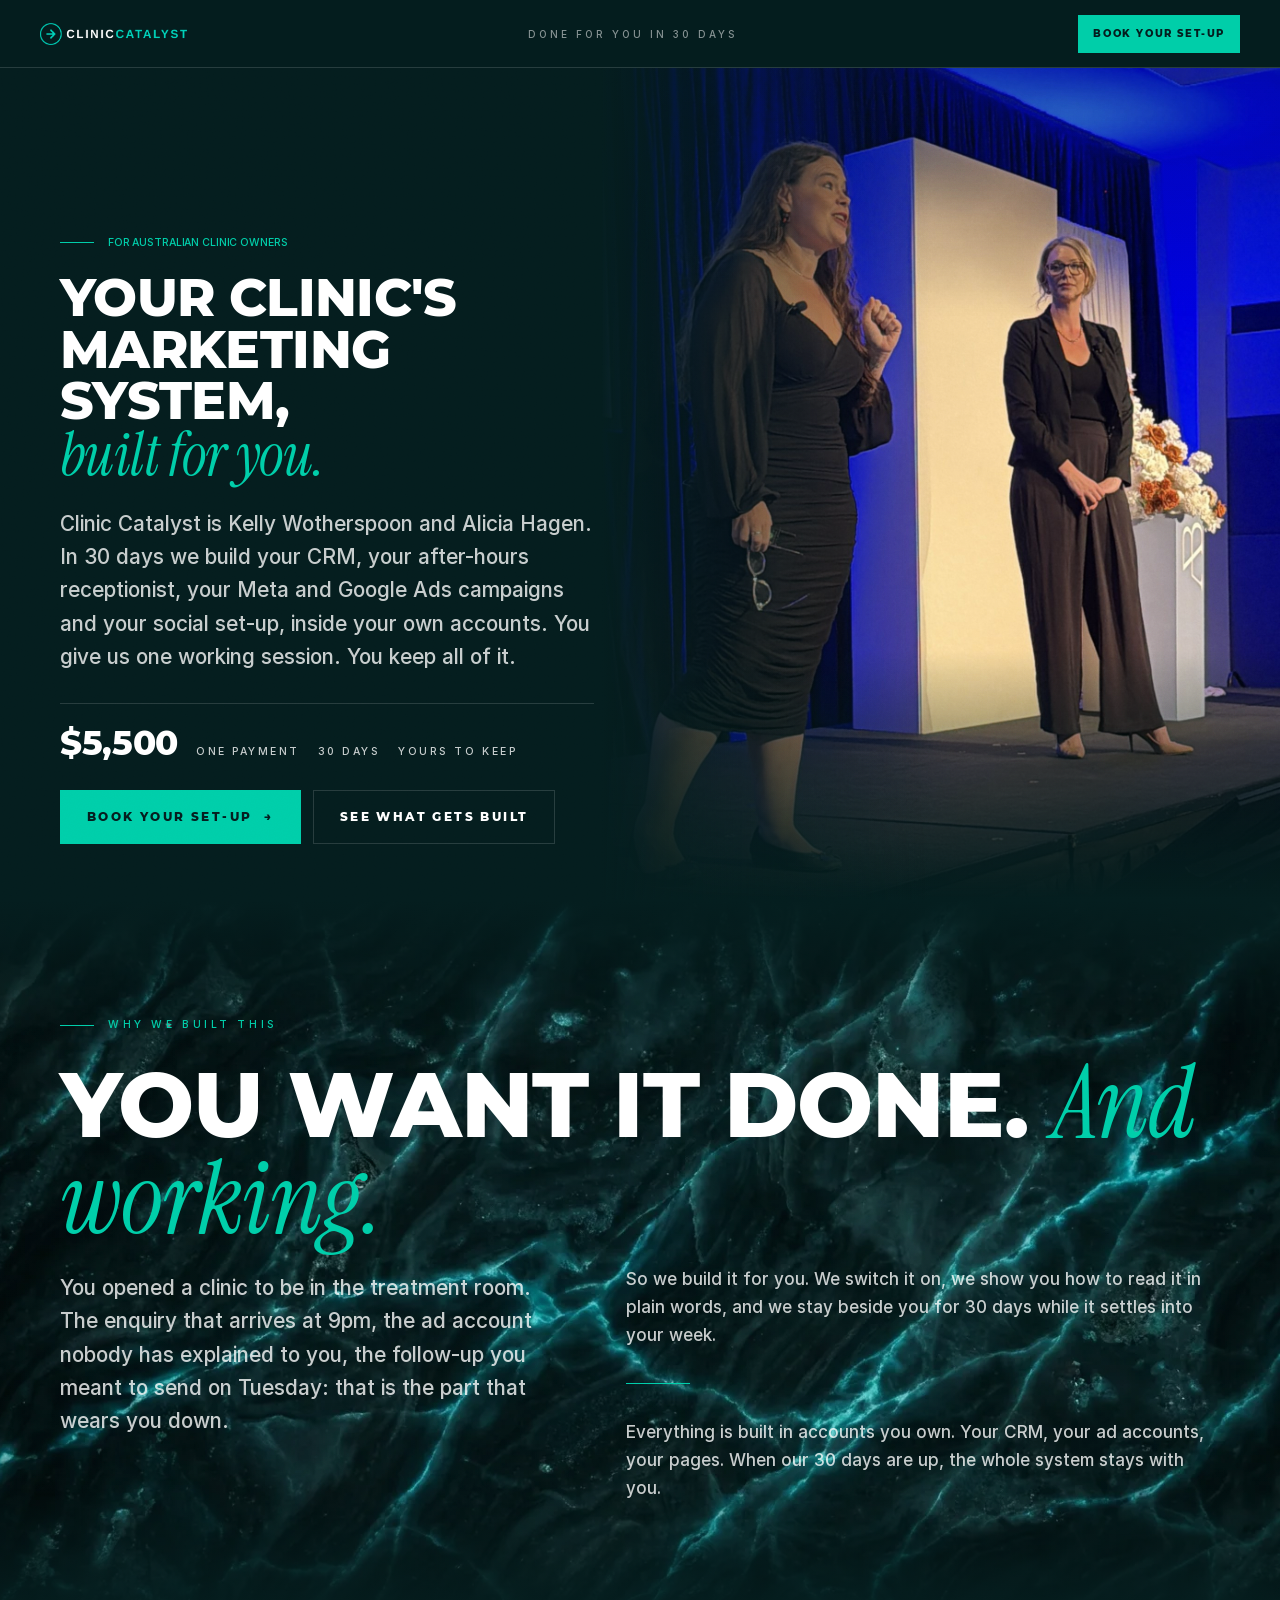
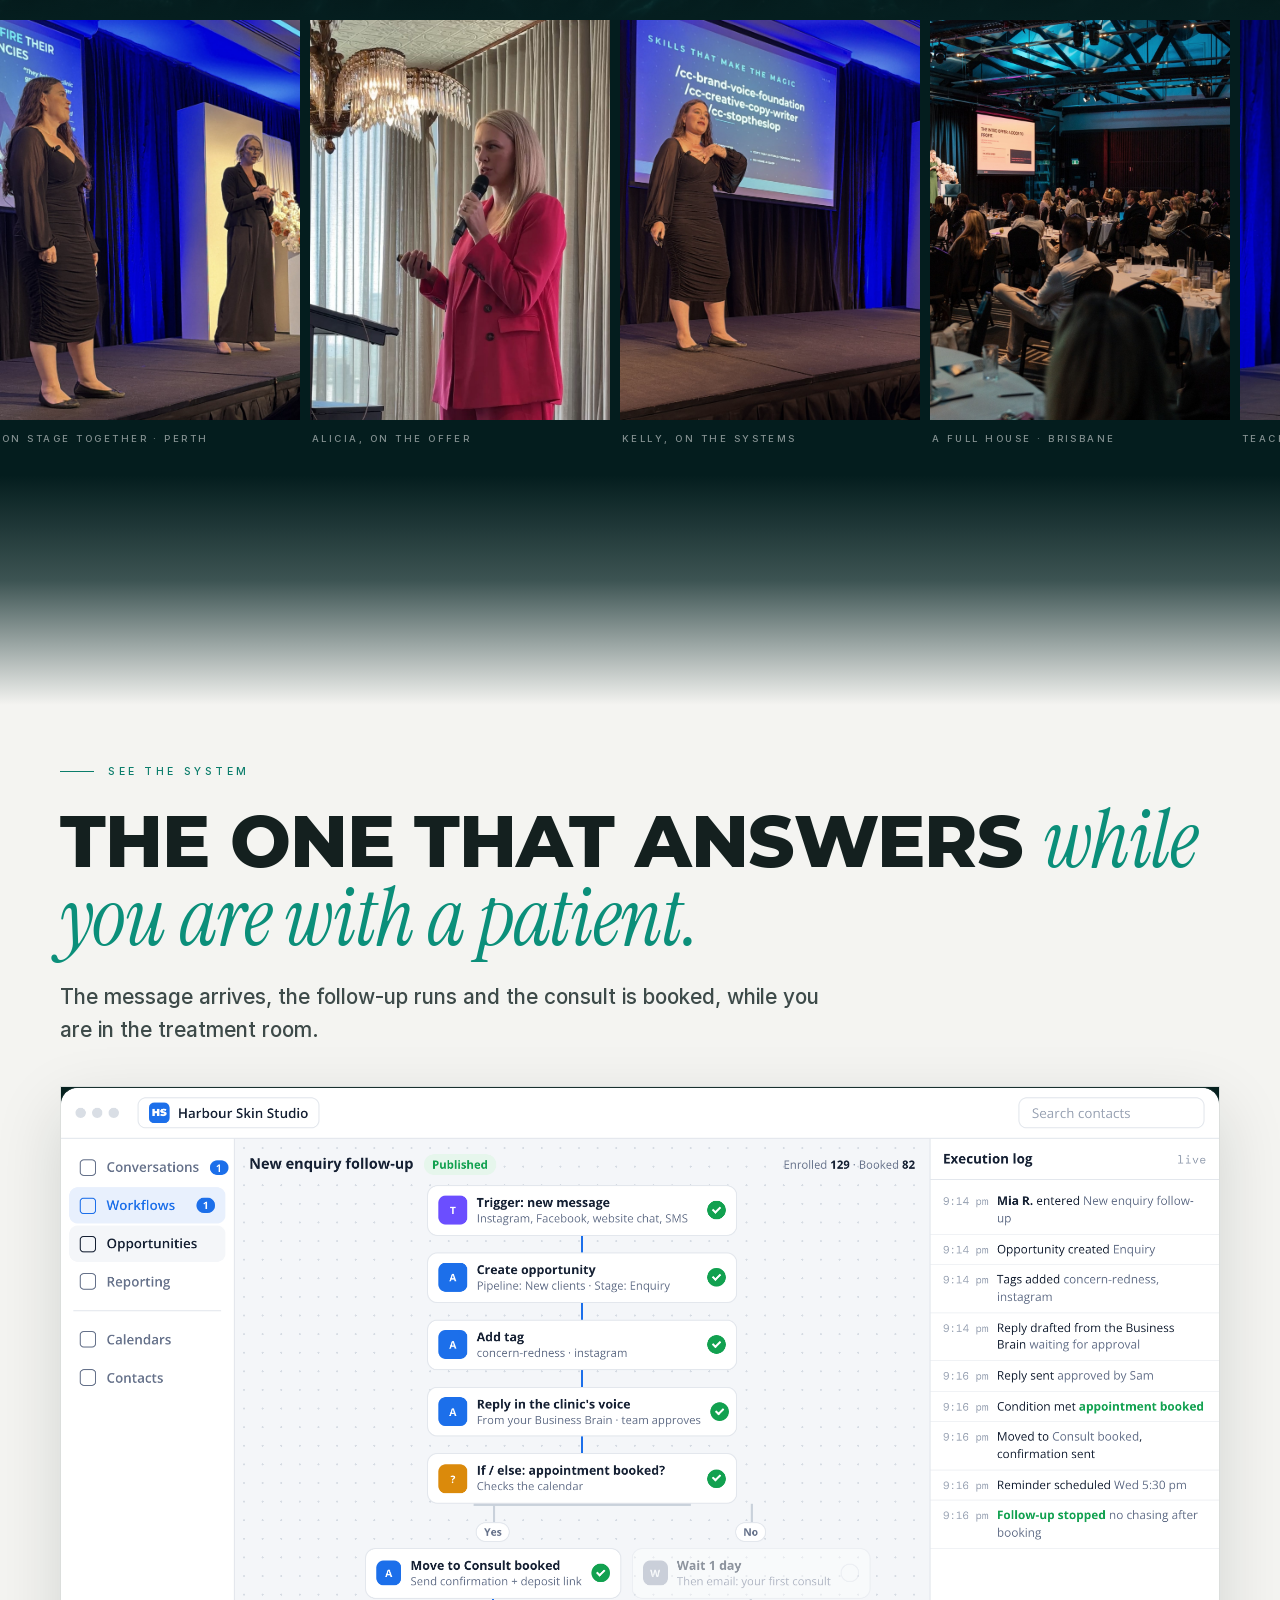
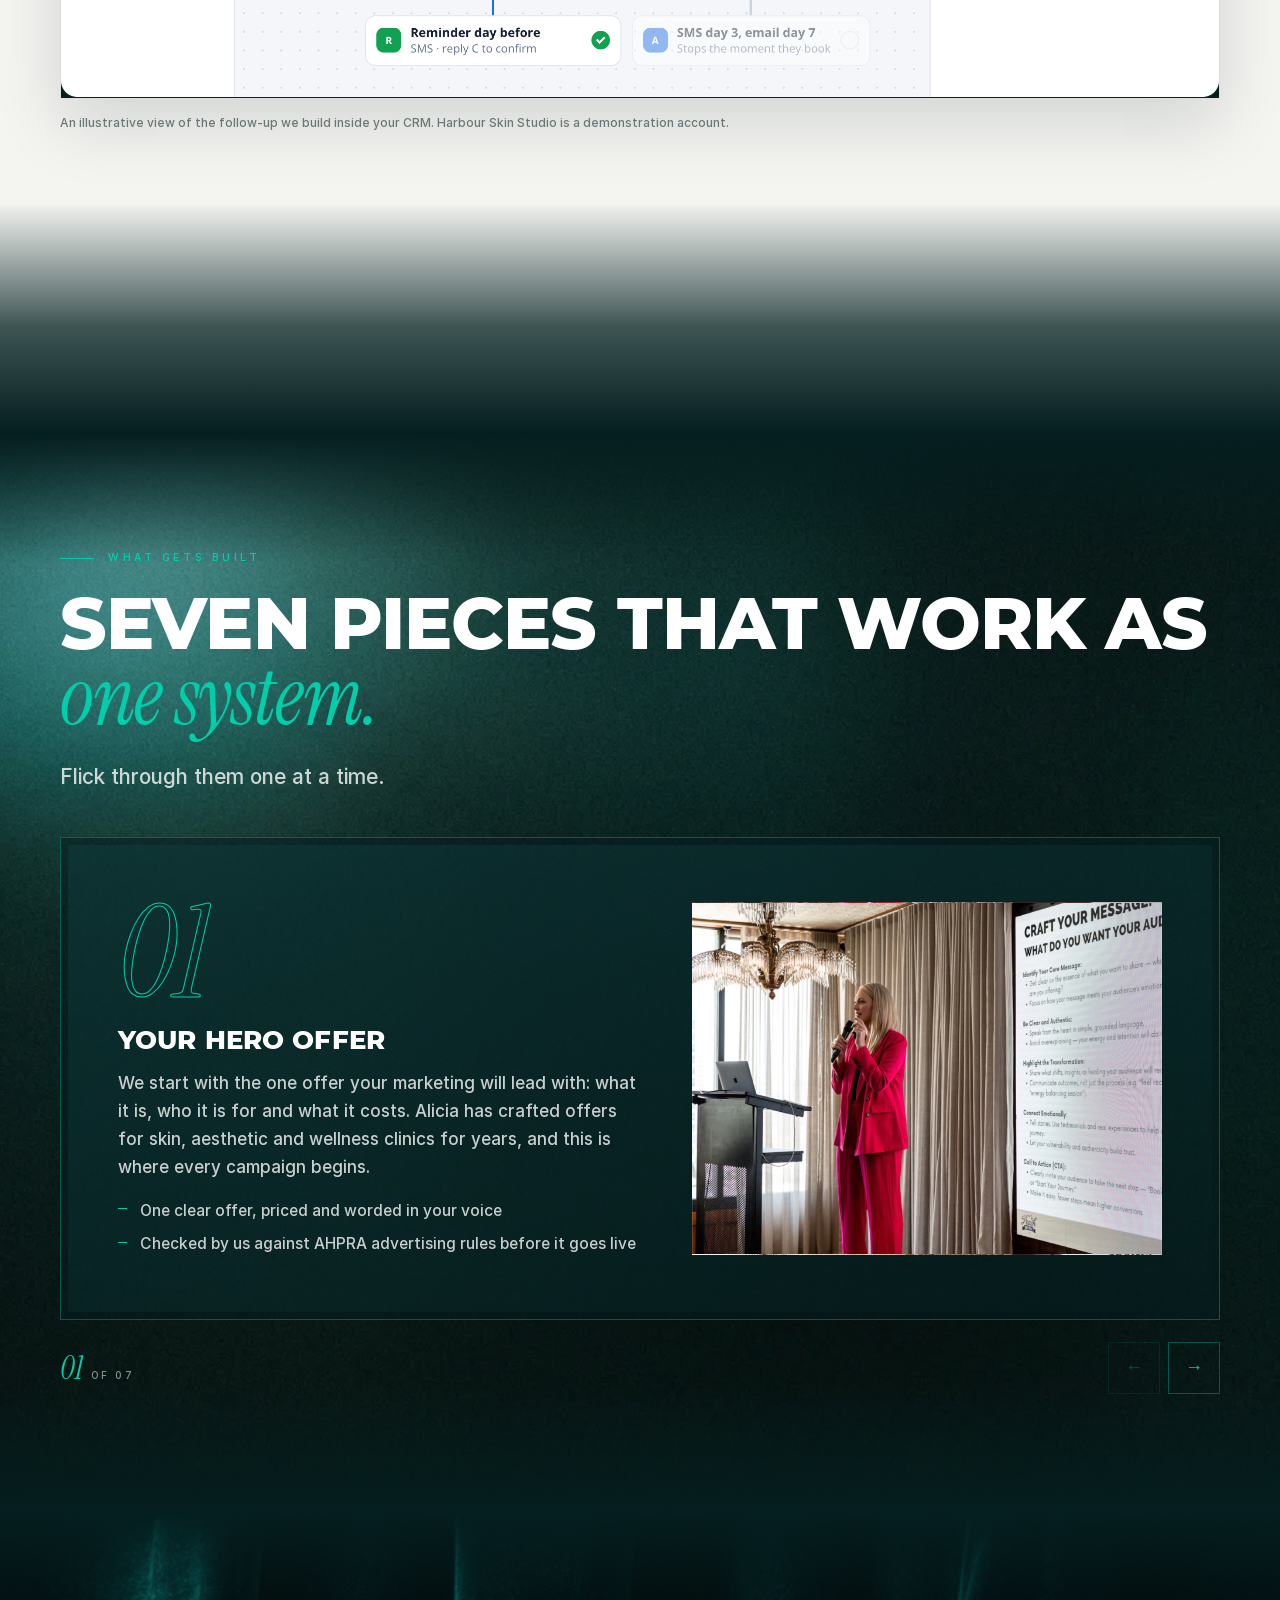
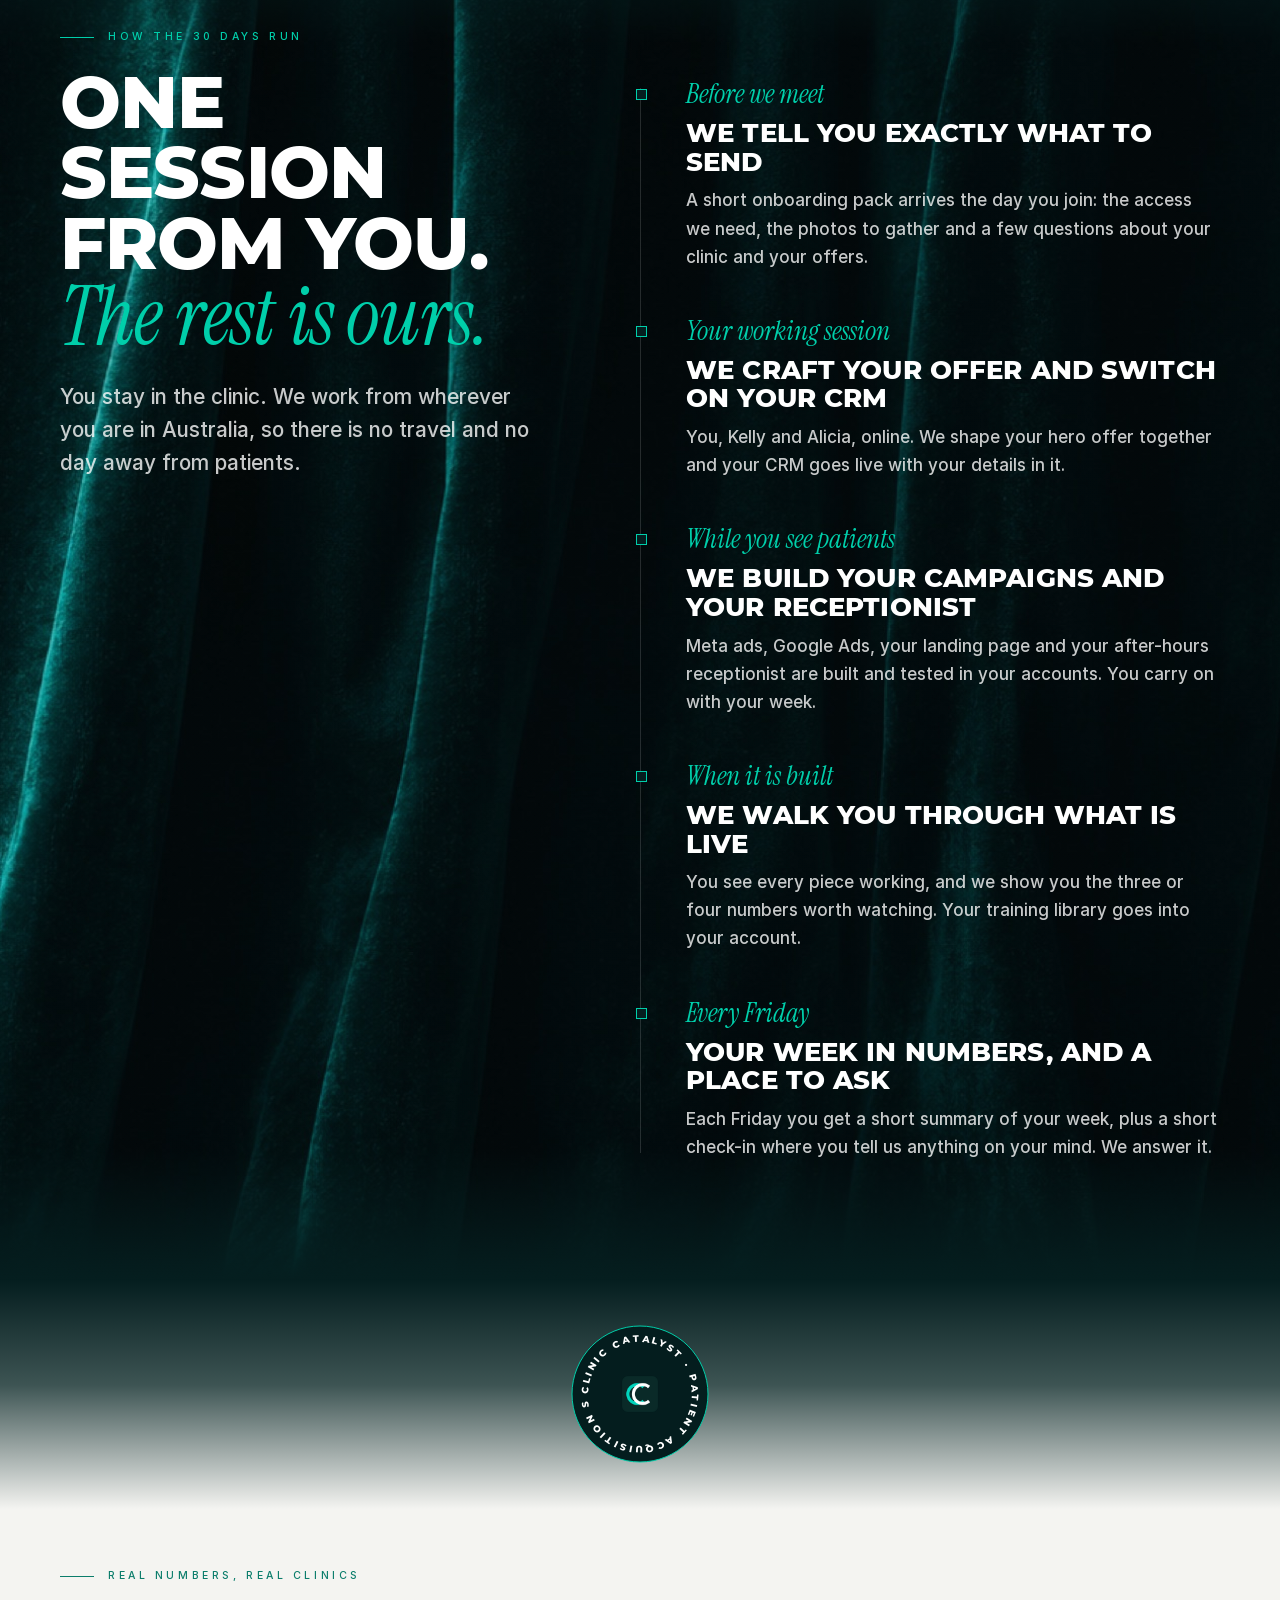
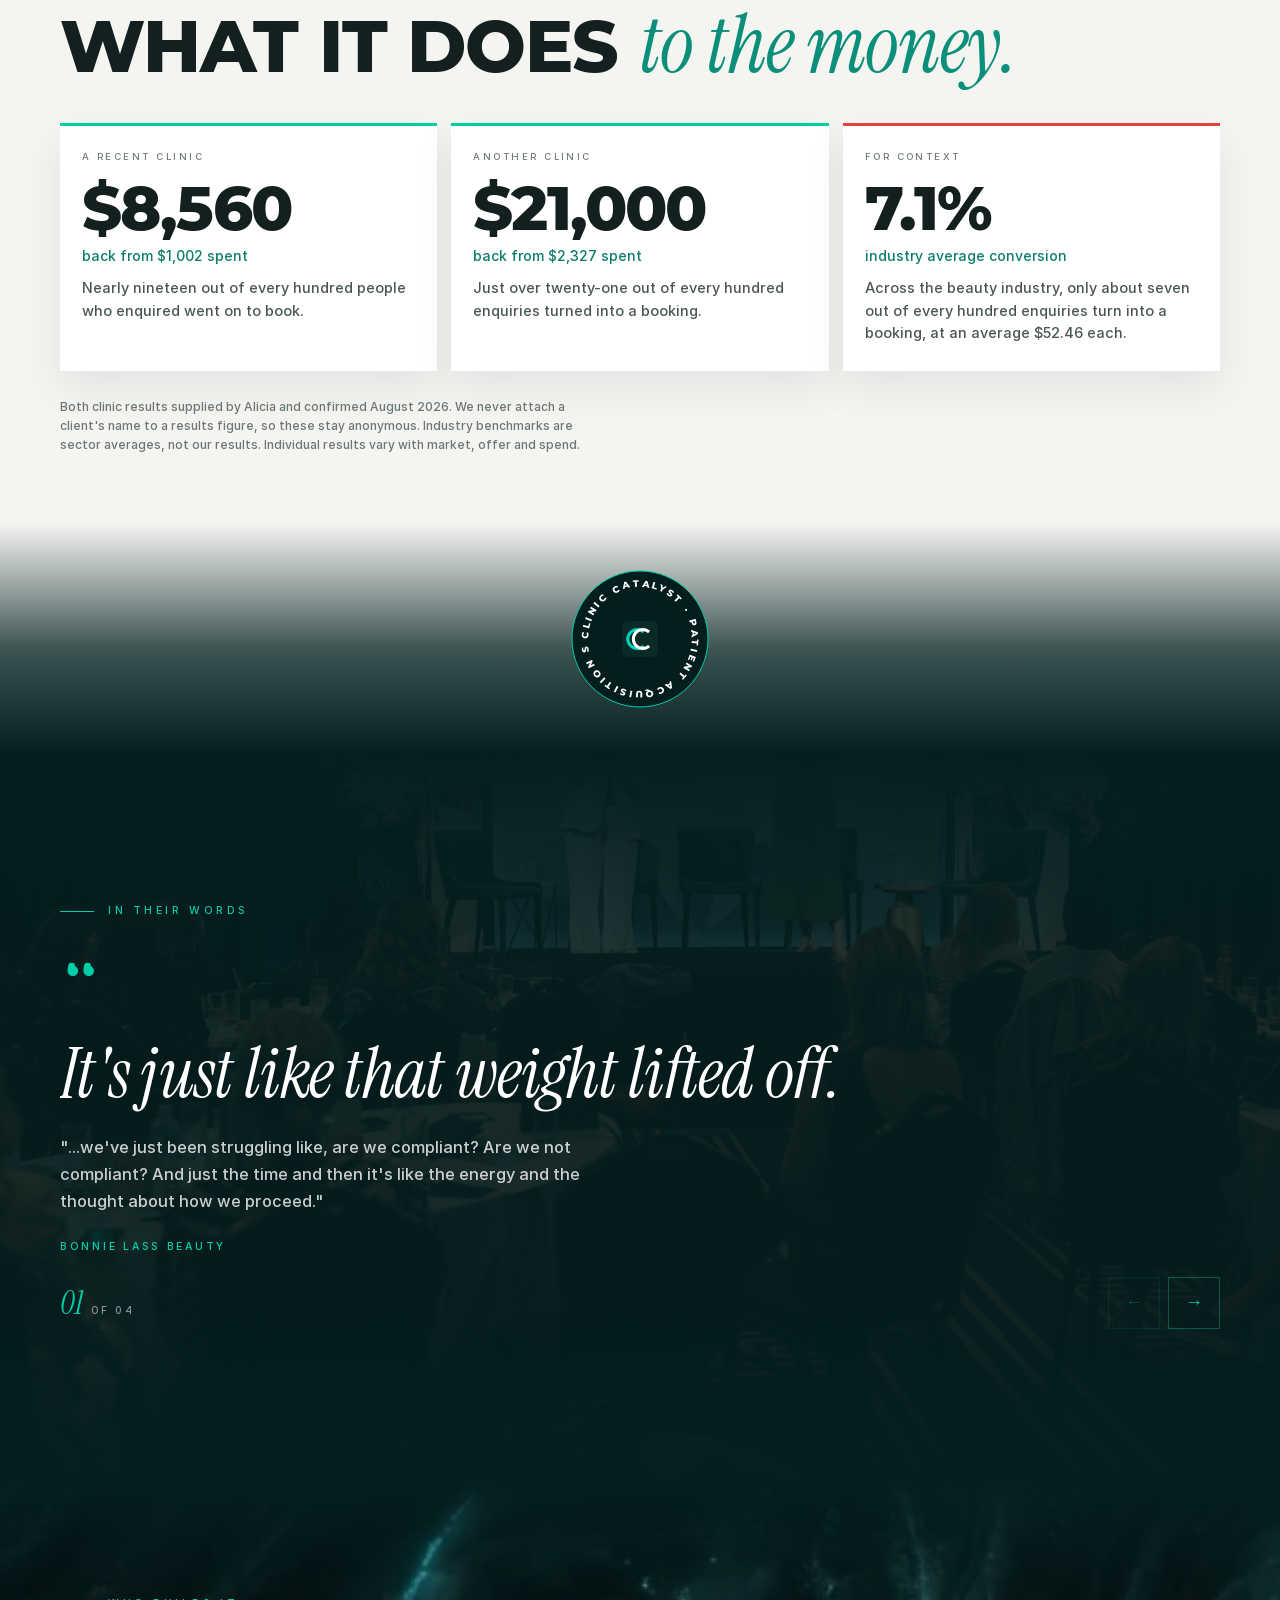
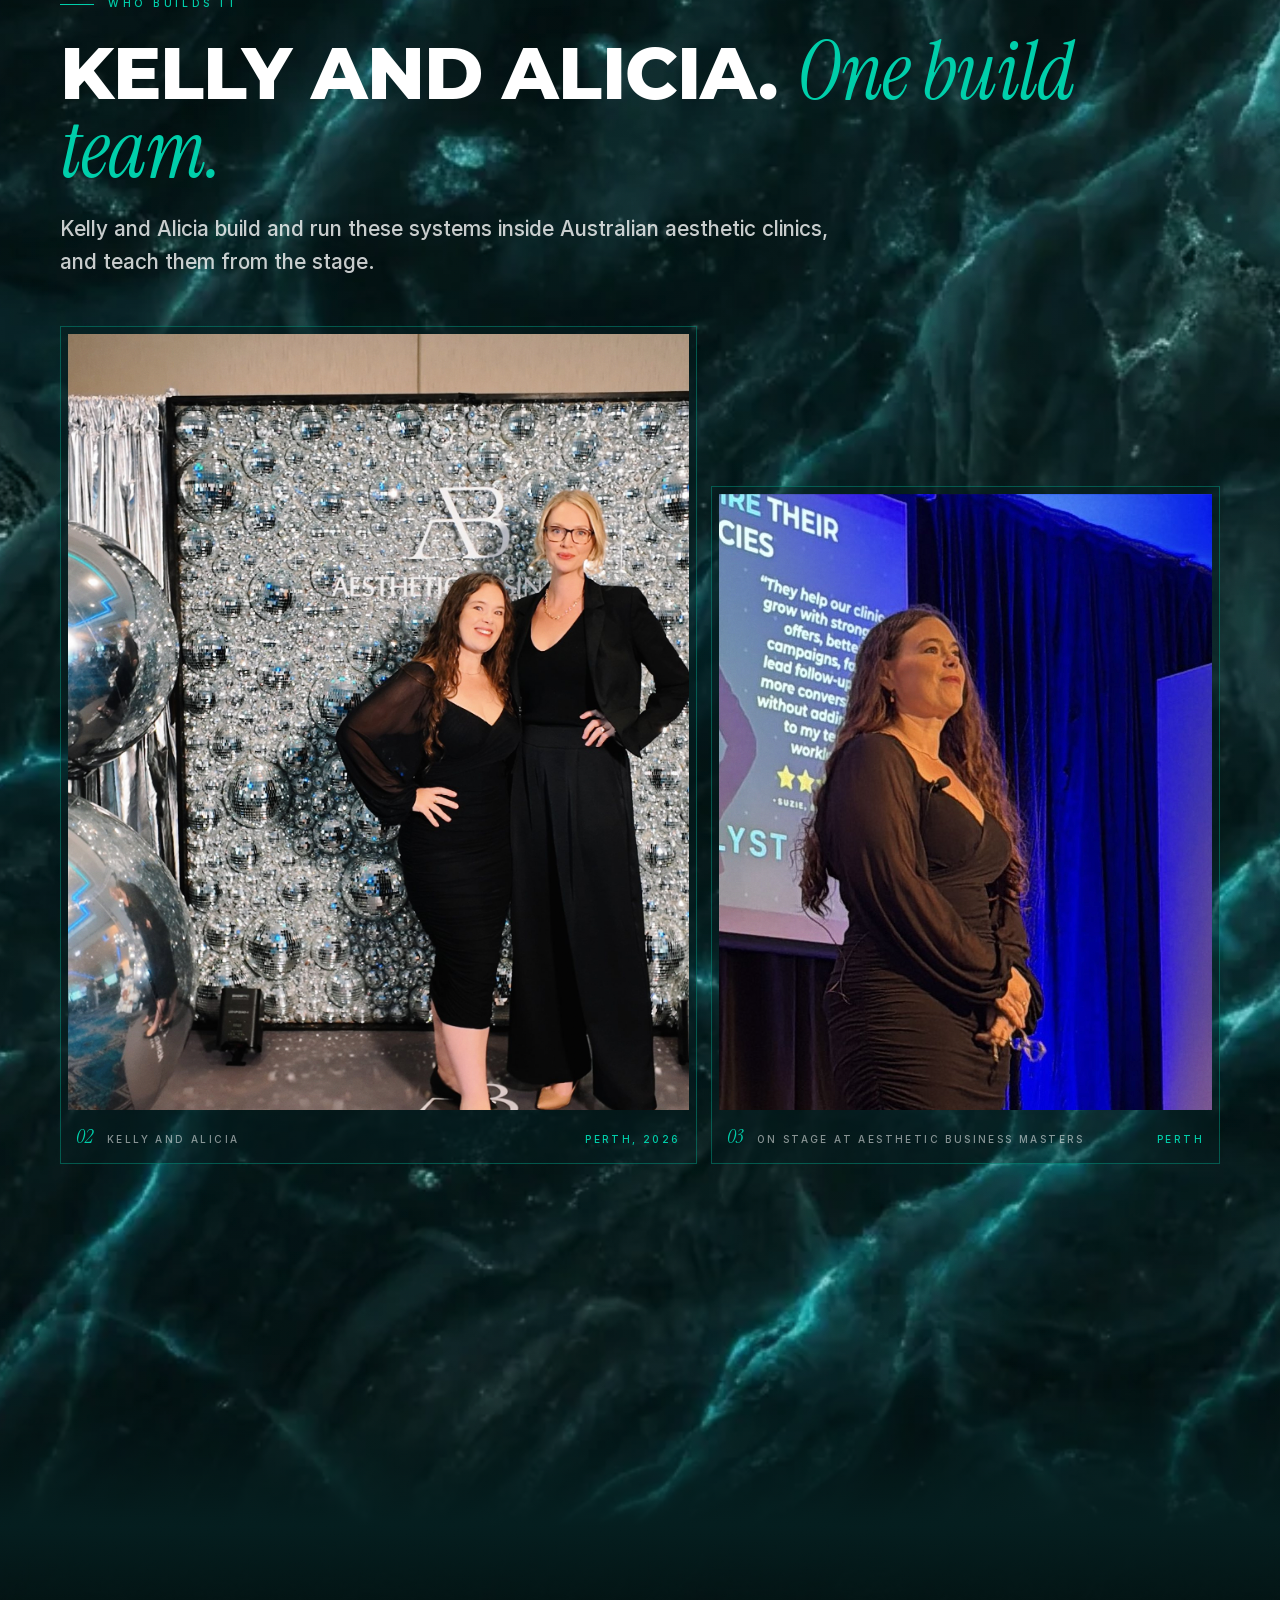
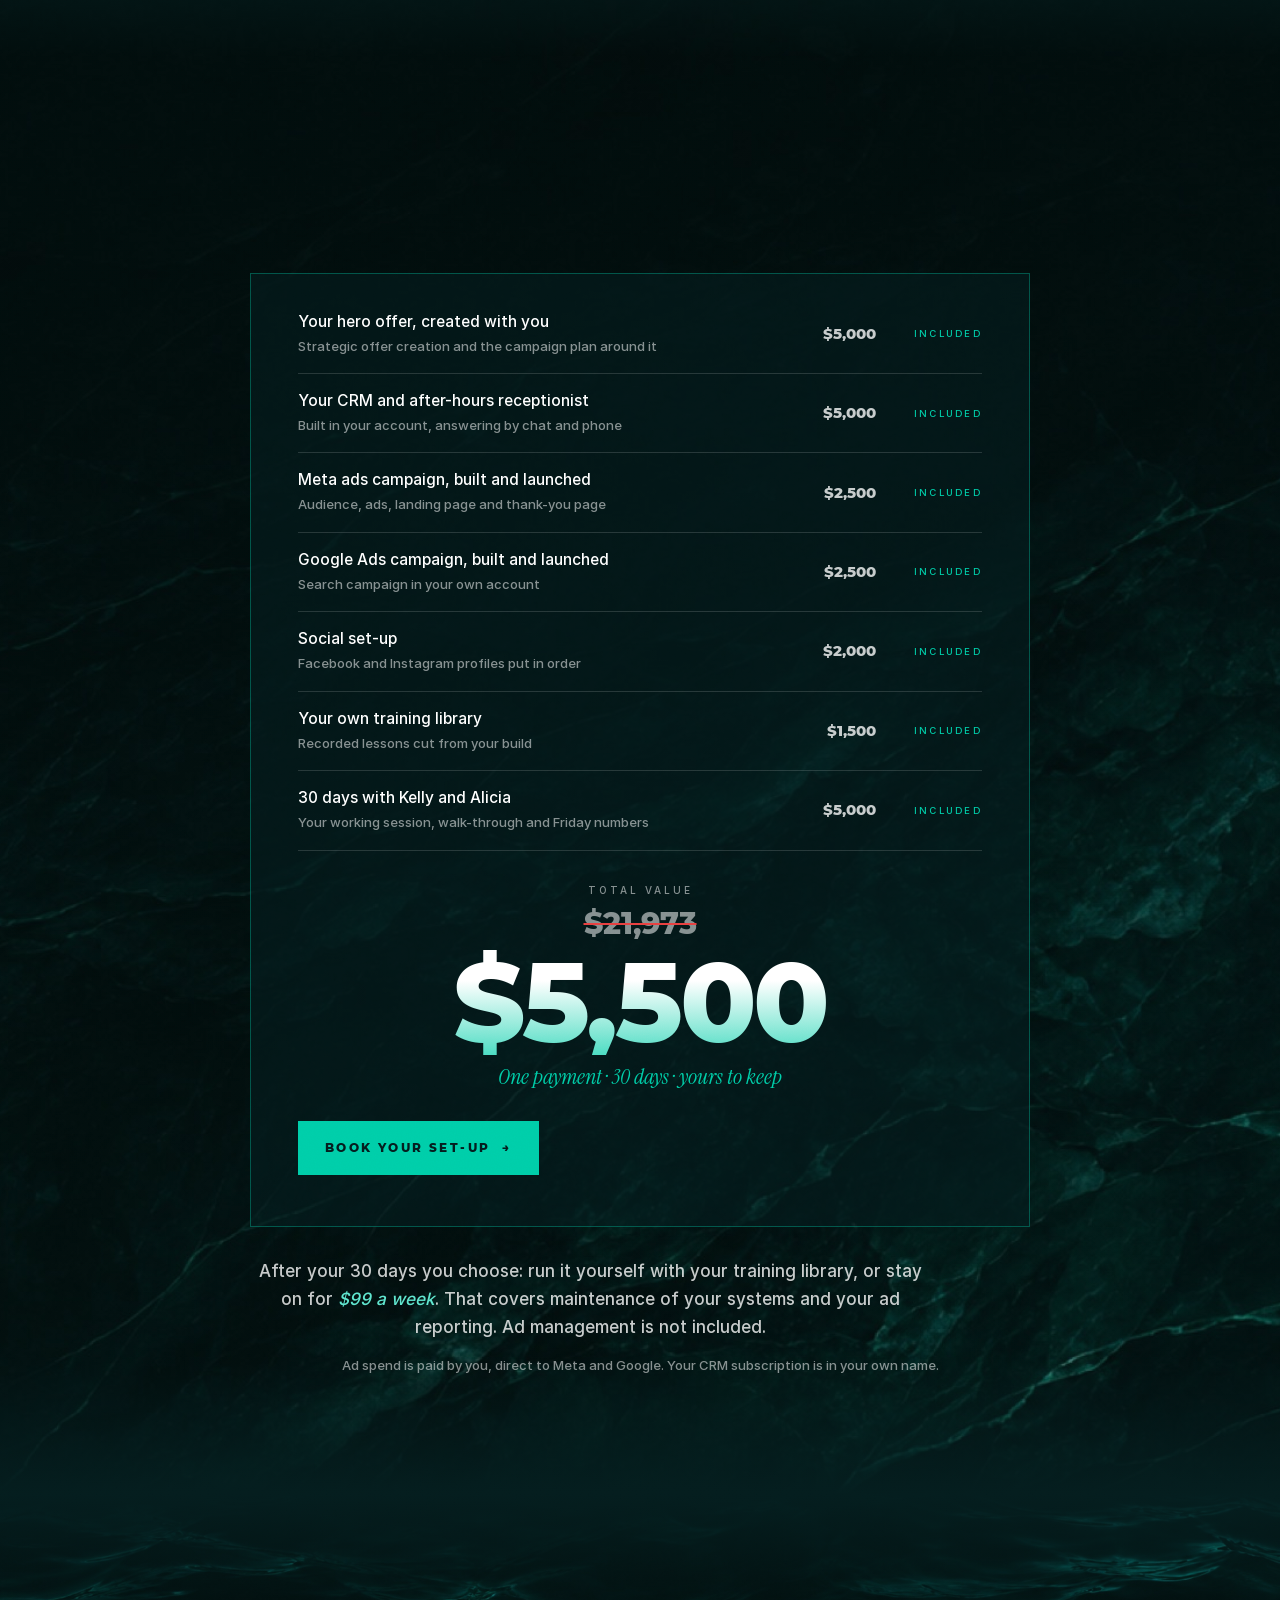
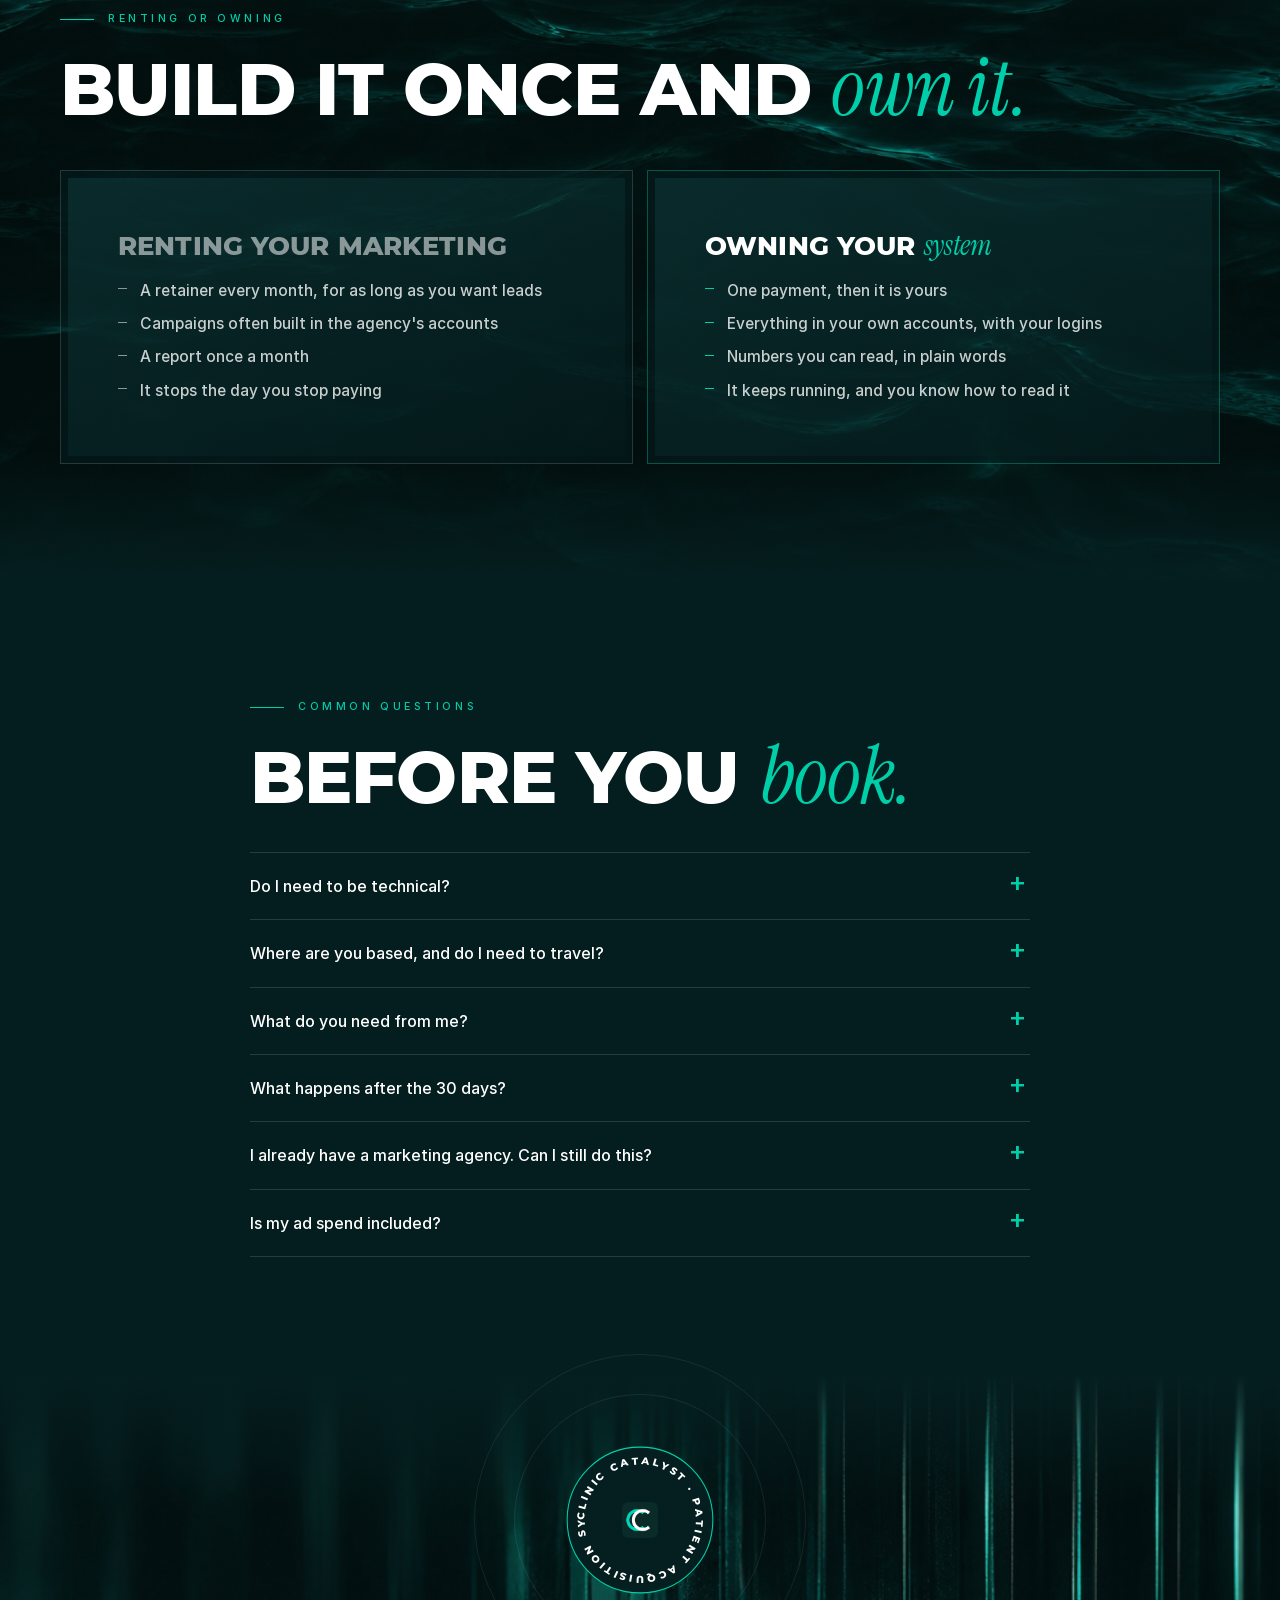
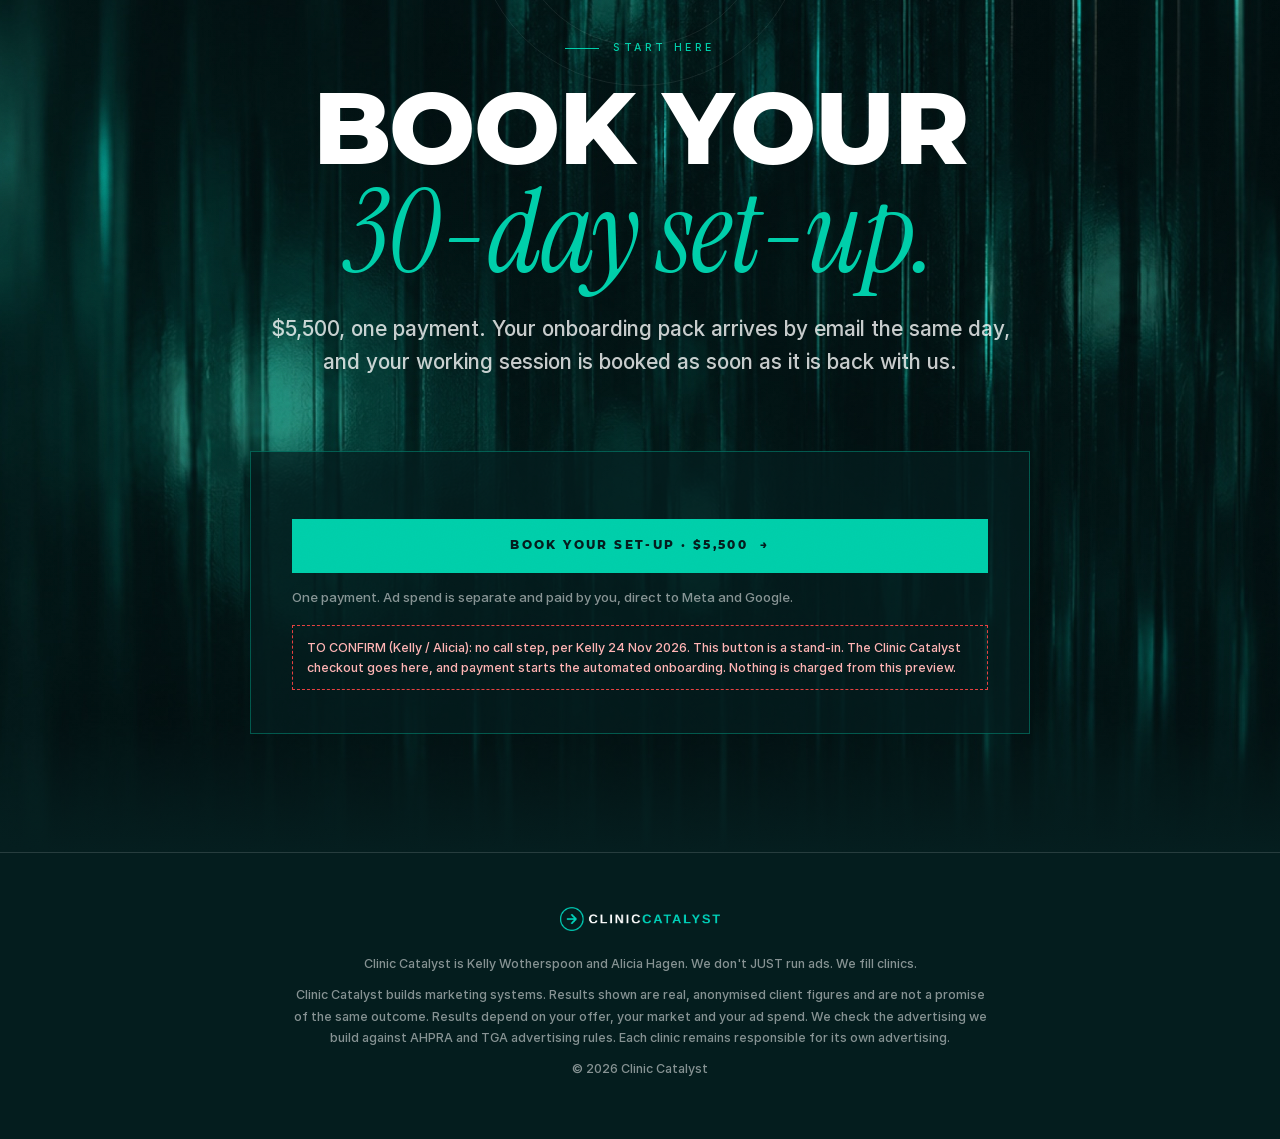
==== commit fe222e17: "Hero: both presenters on stage, words in their own panel Co-Authored-By: Claude Fable 5.2 <noreply@a" ====
--- a/done-for-you/index.html
+++ b/done-for-you/index.html
@@ -7,7 +7,7 @@
 <title>Clinic Marketing System, Built For You In 30 Days | Clinic Catalyst</title>
 <meta name="description" content="Clinic Catalyst builds your clinic's marketing system for you in 30 days: CRM, after-hours receptionist, Meta ads, Google Ads and social set-up, inside your own accounts. One payment of $5,500.">
 <link rel="icon" href="../media/icon.png">
-<link rel="preload" as="image" href="../media/site/room-wide.webp">
+<link rel="preload" as="image" href="../media/perth-stage-teaching.jpg">
 <link rel="stylesheet" href="../media/cinema.css">
 </head>
 <body>
@@ -20,8 +20,8 @@
 
 <main>
 
-<section class="film grain" id="top">
-  <div class="bg" style="background-image:url(../media/site/room-wide.webp)" role="img" aria-label="A full room of clinic owners at an Aesthetic Business Masters conference"></div>
+<section class="film wide grain" id="top">
+  <div class="bg" style="background-image:url(../media/perth-stage-teaching.jpg);background-position:50% 22%" role="img" aria-label="Kelly Wotherspoon and Alicia Hagen on stage at Aesthetic Business Masters in Perth"></div>
   <div class="veil"></div>
   <div class="wrap">
     <div>
@@ -34,10 +34,6 @@
         <a class="btn ghost" href="#built">See what gets built</a>
       </div>
     </div>
-    <div class="plate tall reel rv d2">
-      <video src="../media/video/perth-stage.mp4" poster="../media/video/perth-stage-poster.jpg" autoplay muted loop playsinline aria-label="Kelly Wotherspoon teaching on stage in Perth"></video>
-      <div class="cap"><b>01</b><span>Kelly, teaching</span><span>Perth</span></div>
-    </div>
   </div>
 </section>
 
@@ -101,7 +97,7 @@
           <div><div class="no">02</div><h3>Your CRM</h3>
             <p>One place where every enquiry lands, with pipelines, calendars and forms set up for a clinic. You open it and see who enquired, who booked and who still needs a reply.</p>
             <ul><li>Pipelines, calendars, forms and tags installed</li><li>Every lead tracked from first click to booking</li></ul></div>
-          <div class="vis" style="background-image:url(../media/perth-stage-teaching.jpg);background-position:50% 24%" role="img" aria-label="Kelly and Alicia on stage in Perth"></div>
+          <div class="vis" style="background-image:url(../media/site/room-wide.webp);background-position:50% 40%" role="img" aria-label="A full room of clinic owners"></div>
         </div></div></div>
 
         <div class="slide"><div class="card"><div class="in">
--- a/media/cinema.css
+++ b/media/cinema.css
@@ -70,6 +70,7 @@
 .price{display:flex;flex-wrap:wrap;align-items:baseline;gap:6px 18px;margin-top:30px;padding-top:22px;border-top:1px solid var(--hair);font:600 10.5px/1.5 var(--body);letter-spacing:.24em;text-transform:uppercase;color:var(--soft)}
 .price strong{font:800 2.1rem/1 var(--disp);letter-spacing:-.01em;color:var(--white)}
 @keyframes ken{from{transform:scale(1) translate3d(0,0,0)}to{transform:scale(1.13) translate3d(-1.5%,-1.5%,0)}}
+.film video.bg{width:100%;object-fit:cover;object-position:50% 35%;animation:none}
 /* title resolves out of soft focus, the way The Vault's title does */
 .focus{animation:focus 2.2s cubic-bezier(.2,.7,.2,1) both}
 .focus.b{animation-delay:.35s}.focus.c{animation-delay:.7s}
@@ -85,6 +86,7 @@
 .plate .cap b{font:400 1.25rem/1 var(--serif);font-style:italic;color:var(--teal);letter-spacing:0;text-transform:none}
 .plate .cap span:last-child{margin-left:auto;color:var(--teal);text-align:right}
 .reel{margin-top:44px}
+.film .credit{position:absolute;right:var(--pad);bottom:20px;font:600 9.5px/1.4 var(--body);letter-spacing:.26em;text-transform:uppercase;color:var(--mute);display:none}
 
 /* filmstrip */
 .strip{padding:0 0 10px;background:var(--ink)}
@@ -268,6 +270,13 @@
   h1{font-size:clamp(3.6rem,5.5vw,5.6rem)}
   .film .wrap{display:grid;grid-template-columns:1.5fr .78fr;gap:64px;align-items:end;padding-top:80px;padding-bottom:70px}
   .film .bg{inset:-4%;height:auto}
+  .film video.bg{inset:0;width:100%;height:100%}
+  .film.wide .wrap{grid-template-columns:minmax(0,46%);min-height:calc(100svh - var(--bar) - 150px);align-content:end}
+  .film.wide .bg{inset:0 0 0 46%;height:auto;background-position:50% 20%;transform-origin:100% 40%;animation-name:kenw}
+  @keyframes kenw{from{transform:scale(1)}to{transform:scale(1.05)}}
+  .film.wide .veil{inset:0 0 0 32%;height:auto;background:linear-gradient(90deg,var(--ink) 0%,var(--ink) 22%,rgba(4,29,30,.55) 36%,rgba(4,29,30,0) 60%),linear-gradient(180deg,rgba(4,29,30,.25) 0%,rgba(4,29,30,0) 30%,rgba(4,29,30,0) 70%,var(--ink) 100%)}
+  .film.wide h1{font-size:clamp(2.9rem,4.1vw,3.9rem)}
+  .film.wide .wrap{padding-top:64px;padding-bottom:56px}
   .film .veil{inset:0;height:auto;background:linear-gradient(90deg,rgba(4,29,30,.93) 0%,rgba(4,29,30,.78) 46%,rgba(4,29,30,.35) 100%),linear-gradient(180deg,rgba(4,29,30,.25) 0%,rgba(4,29,30,0) 40%,var(--ink) 100%)}
   .reel{margin-top:0}
   .card .in{grid-template-columns:1.05fr .95fr;gap:54px;padding:54px 50px;align-items:center}
